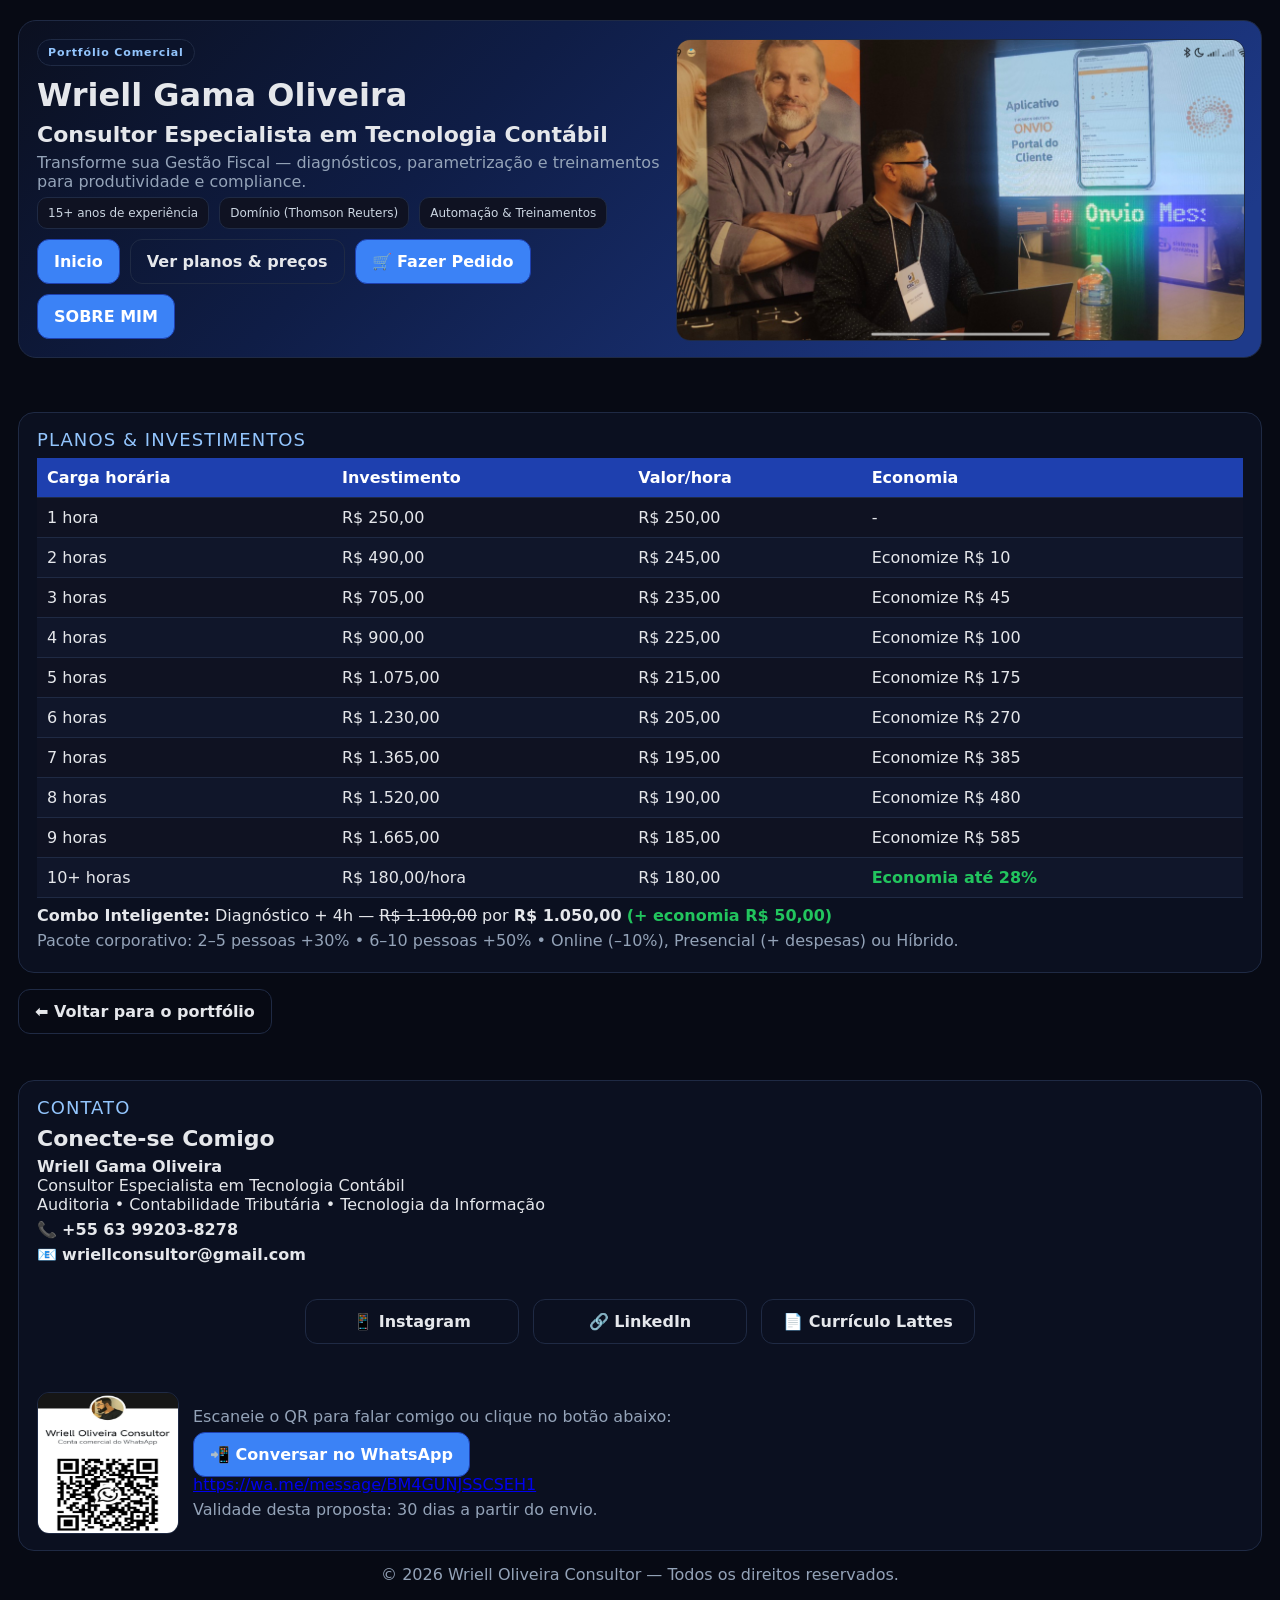
==== planos.html @ 0820fe34 "Atualiza links oficiais e padroniza WhatsApp" ====
<!doctype html>
<html lang="pt-br">
<head>
<meta charset="utf-8">
<title>Portfólio Comercial — Wriell Gama Oliveira</title>
<meta name="viewport" content="width=device-width, initial-scale=1">
<style>
  /* ===== Paleta ===== */
  :root{
    --bg:#070a14;        /* fundo geral */
    --card:#0b1020;      /* cartões */
    --ink:#e5e7eb;       /* texto principal */
    --muted:#94a3b8;     /* texto suave */
    --brand:#3b82f6;     /* azul */
    --brand-2:#1e40af;   /* azul profundo */
    --accent:#22c55e;    /* verde */
    --line:#1f2a44;      /* bordas */
  }

  html,body{
    background: var(--bg);
    color: var(--ink);
    font-family: Inter, system-ui, -apple-system, "Segoe UI", Roboto, Arial, sans-serif;
    margin: 0;
  }
  .canvas{
    width: 100%;
    padding: 20px 18px;
    box-sizing: border-box;
  }
  .grid{
    display: grid;
    gap: 14px;
  }
  .grid-2{
    grid-template-columns: 1.2fr 1fr;
  }
  .card{
    background: var(--card);
    border: 1px solid var(--line);
    border-radius: 16px;
    padding: 16px 18px;
    margin-bottom: 14px;
  }
  .tag{
    display: inline-block;
    font-weight: 700;
    font-size: 11px;
    letter-spacing: .08em;
    color: #93c5fd;
    background: #0b132a;
    border: 1px solid var(--line);
    padding: 6px 10px;
    border-radius: 999px;
  }
  h1{font-size: 32px; margin: 10px 0 6px 0;}
  h2{font-size: 22px; margin: 8px 0 6px 0;}
  h3{font-size: 16px; margin: 6px 0 6px 0;}
  p{margin: 6px 0;}
  .muted{color: var(--muted)}
  .hero{
    display: grid;
    grid-template-columns: 1.1fr 1fr;
    gap: 16px;
    background: linear-gradient(135deg,#0b1020,#0f1d46 35%,#1e3a8a 90%);
    border: 1px solid var(--line);
    border-radius: 18px;
    padding: 18px;
  }
  .hero img{
    width: 100%;
    height: 100%;
    display: block;
    object-fit: cover;
    border-radius: 14px;
    border: 1px solid var(--line);
  }
  .list{margin: 8px 0 0 0; padding-left: 16px}
  .list li{margin: 6px 0}
  .pill{
    display:inline-block;border:1px solid var(--line);border-radius:999px;
    padding:10px 14px;background:#0b132a;color:#93c5fd;font-weight:700
  }
  .cta-row{
    display:flex;gap:10px;flex-wrap:wrap;margin-top:10px
  }
  .btn{
    display:inline-block;text-decoration:none;font-weight:700;border-radius:12px;
    padding:12px 16px;border:1px solid var(--line)
  }
  .btn-primary{background:var(--brand);color:#fff;border-color:var(--brand-2)}
  .btn-outline{background:transparent;color:var(--ink)}
  .kpi{
    display:flex;gap:10px;flex-wrap:wrap;margin-top:6px
  }
  .kpi .chip{
    border:1px solid var(--line);background:#0f1222;color:#cbd5e1;border-radius:10px;
    padding:8px 10px;font-size:12px
  }
  .photo{
    width:100%;height:100%;display:block;object-fit:cover;border-radius:14px;border:1px solid var(--line)
  }

  /* Tabela de preços */
  .table-wrap{overflow-x:auto;-webkit-overflow-scrolling:touch;margin-top:8px}
  table{border-collapse:collapse;width:100%;min-width:780px}
  thead th{
    background: var(--brand-2); color:#fff; text-align:left; padding:10px;
    border-bottom:1px solid var(--line)
  }
  tbody td{
    padding:10px;border-bottom:1px solid var(--line);background:#0f1222;color:var(--ink)
  }
  tbody tr:nth-child(even) td{background:#10162a}
  .ok{color:#22c55e;font-weight:700}
  .qr{
    display:flex;align-items:center;gap:14px;flex-wrap:wrap
  }
  .qr img{
    width:140px;height:140px;display:block;border-radius:12px;border:1px solid var(--line);background:#fff
  }
  .center{text-align:center}
  .right{text-align:right}
  .page-title{font-size:18px;margin:0 0 8px 0;color:#93c5fd;letter-spacing:.06em}
  
  /* Estilos para o vídeo */
  .video-container {
    position: relative;
    width: 100%;
    height: 100%;
    border-radius: 14px;
    overflow: hidden;
    border: 1px solid var(--line);
  }
  .video-container video {
    width: 100%;
    height: 100%;
    object-fit: cover;
    display: block;
  }
</style>
</head>
<body>
<!-- =================== PÁGINA 1 — CAPA =================== -->
<section class="canvas page">
  <div class="hero">
    <div>
      <span class="tag">Portfólio Comercial</span>
      <h1>Wriell Gama Oliveira</h1>
      <h2>Consultor Especialista em Tecnologia Contábil</h2>
      <p class="muted">Transforme sua Gestão Fiscal — diagnósticos, parametrização e treinamentos para produtividade e compliance.</p>
      <div class="kpi">
        <span class="chip">15+ anos de experiência</span>
        <span class="chip">Domínio (Thomson Reuters)</span>
        <span class="chip">Automação & Treinamentos</span>
      </div>
      <div class="cta-row">
        <a class="btn btn-primary" href="index.html">Inicio</a>
        <a class="btn btn-outline" href="planos.html">Ver planos & preços</a>
        <a class="btn btn-primary"  href="https://wa.me/message/BM4GUNJSSCSEH1" target="_blank"   rel="noopener">  🛒 Fazer Pedido</a>
        <a class="btn btn-primary" href="SOBRE.html">SOBRE MIM</a>
      </div>
    </div>
    <div>
      <!-- Foto do evento no CRC -->
      <img class="photo" src="Imagens/FOTO-CRC.jpg" alt="Wriell no evento do CRC" loading="lazy">
    </div>
  </div>
</section>
<section class="canvas" id="planos">
    <div class="card" style="margin-top:14px">
    <span class="page-title">PLANOS & INVESTIMENTOS</span>
    <div class="table-wrap">
      <table aria-label="Tabela de preços">
        <thead>
          <tr>
            <th>Carga horária</th><th>Investimento</th><th>Valor/hora</th><th>Economia</th>
          </tr>
        </thead>
        <tbody>
          <tr><td>1 hora</td><td>R$ 250,00</td><td>R$ 250,00</td><td>-</td></tr>
          <tr><td>2 horas</td><td>R$ 490,00</td><td>R$ 245,00</td><td>Economize R$ 10</td></tr>
          <tr><td>3 horas</td><td>R$ 705,00</td><td>R$ 235,00</td><td>Economize R$ 45</td></tr>
          <tr><td>4 horas</td><td>R$ 900,00</td><td>R$ 225,00</td><td>Economize R$ 100</td></tr>
          <tr><td>5 horas</td><td>R$ 1.075,00</td><td>R$ 215,00</td><td>Economize R$ 175</td></tr>
          <tr><td>6 horas</td><td>R$ 1.230,00</td><td>R$ 205,00</td><td>Economize R$ 270</td></tr>
          <tr><td>7 horas</td><td>R$ 1.365,00</td><td>R$ 195,00</td><td>Economize R$ 385</td></tr>
          <tr><td>8 horas</td><td>R$ 1.520,00</td><td>R$ 190,00</td><td>Economize R$ 480</td></tr>
          <tr><td>9 horas</td><td>R$ 1.665,00</td><td>R$ 185,00</td><td>Economize R$ 585</td></tr>
          <tr><td>10+ horas</td><td>R$ 180,00/hora</td><td>R$ 180,00</td><td class="ok">Economia até 28%</td></tr>
        </tbody>
      </table>
    </div>
    <p style="margin-top:8px"><strong>Combo Inteligente:</strong> Diagnóstico + 4h — <s>R$ 1.100,00</s> por <strong>R$ 1.050,00</strong> <span class="ok">(+ economia R$ 50,00)</span></p>
    <p class="muted">Pacote corporativo: 2–5 pessoas +30% • 6–10 pessoas +50% • Online (–10%), Presencial (+ despesas) ou Híbrido.</p>
  </div>
    <p style="margin-top:16px">
      <a class="btn btn-outline" href="index.html">⬅ Voltar para o portfólio</a>
    </p>
  </div>
</section>
<!-- =================== SEÇÃO 4 — CONTATO =================== -->
<section class="canvas page">
  <div class="card no-break">
    <span class="page-title">CONTATO</span>
    <h2>Conecte-se Comigo</h2>
    <p><strong>Wriell Gama Oliveira</strong><br>
    Consultor Especialista em Tecnologia Contábil<br>
    Auditoria • Contabilidade Tributária • Tecnologia da Informação</p>
    <p>📞 <strong>+55 63 99203-8278</strong></p>
    <p>📧 <strong>wriellconsultor@gmail.com</strong></p>
    <br>
    <!-- LINKS LADO A LADO -->
    <div style="
      display: flex;
      gap: 14px;
      flex-wrap: wrap;
      justify-content: center;
      margin-top: 10px;
    ">
      <!-- Instagram -->
      <a href="https://www.instagram.com/wrielloliveira/" 
         target="_blank" 
         rel="noopener" 
         class="btn btn-outline"
         style="min-width: 180px; text-align:center;">
        📱 Instagram
      </a>
      <!-- LinkedIn -->
      <a href="https://www.linkedin.com/in/wrielloliveira/" 
         target="_blank" 
         rel="noopener" 
         class="btn btn-outline"
         style="min-width: 180px; text-align:center;">
        🔗 LinkedIn
      </a>
      <!-- Currículo Lattes -->
      <a href="https://buscatextual.cnpq.br/buscatextual/busca.do?metodo=buscar&textoBusca=Wriell+Gama+Oliveira" 
         target="_blank" 
         rel="noopener" 
         class="btn btn-outline"
         style="min-width: 180px; text-align:center;">
        📄 Currículo Lattes
      </a>
    </div>
    <br><br>
    <!-- QR + AÇÃO -->
    <div class="qr" style="margin-top:10px">
      <img src="Imagens/QR-WHATSAPP.jpg" alt="QR WhatsApp" loading="lazy">
      <div>
        <p class="muted">Escaneie o QR para falar comigo ou clique no botão abaixo:</p>
        <p>
          <a class="btn btn-primary" 
             href="https://wa.me/message/BM4GUNJSSCSEH1"
             target="_blank" 
             rel="noopener">📲 Conversar no WhatsApp</a>
        </p>
        <p style="margin-top:-8px;">
          <a href="https://wa.me/message/BM4GUNJSSCSEH1" 
             target="_blank" 
             rel="noopener">https://wa.me/message/BM4GUNJSSCSEH1</a>
        </p>
        <p class="muted" style="margin-top:6px;">
          Validade desta proposta: 30 dias a partir do envio.
        </p>
      </div>
    </div>
  </div>
  <p class="center muted" style="margin-top:12px;">
    © <script>document.write(new Date().getFullYear())</script> Wriell Oliveira Consultor — Todos os direitos reservados.
  </p>
</section>
</body>
</html>
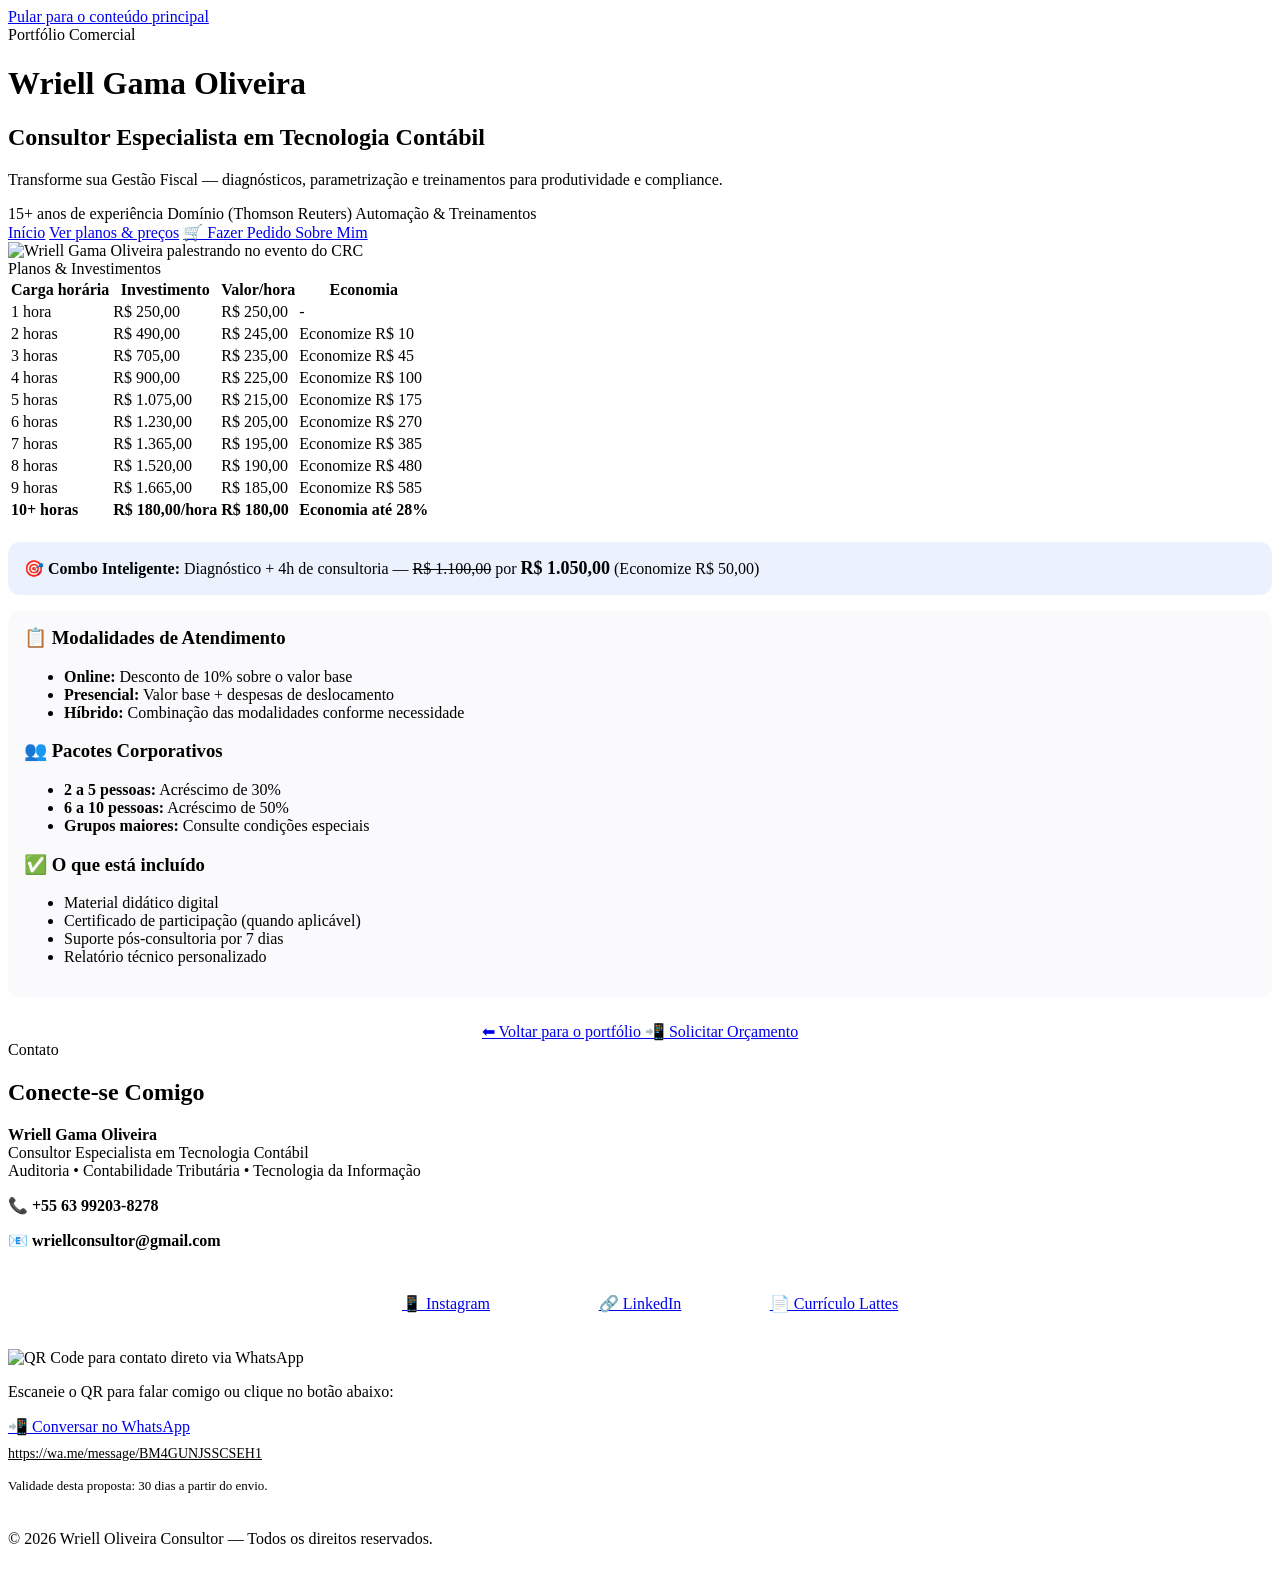
==== commit 3027067b: "Add files via upload" ====
--- a/planos.html
+++ b/planos.html
@@ -1,274 +1,331 @@
-<!doctype html>
-<html lang="pt-br">
+<!DOCTYPE html>
+<html lang="pt-BR">
 <head>
-<meta charset="utf-8">
-<title>Portfólio Comercial — Wriell Gama Oliveira</title>
-<meta name="viewport" content="width=device-width, initial-scale=1">
-<style>
-  /* ===== Paleta ===== */
-  :root{
-    --bg:#070a14;        /* fundo geral */
-    --card:#0b1020;      /* cartões */
-    --ink:#e5e7eb;       /* texto principal */
-    --muted:#94a3b8;     /* texto suave */
-    --brand:#3b82f6;     /* azul */
-    --brand-2:#1e40af;   /* azul profundo */
-    --accent:#22c55e;    /* verde */
-    --line:#1f2a44;      /* bordas */
+  <!-- Meta Tags Essenciais -->
+  <meta charset="UTF-8">
+  <meta name="viewport" content="width=device-width, initial-scale=1.0">
+  <meta http-equiv="X-UA-Compatible" content="IE=edge">
+  
+  <!-- SEO Meta Tags -->
+  <title>Planos e Preços | Consultoria Contábil Wriell Oliveira</title>
+  <meta name="description" content="Confira os planos de consultoria e treinamento em Domínio Sistemas. Valores de R$ 180 a R$ 250 por hora com economia em pacotes. Diagnóstico + 4h por R$ 1.050. Modalidades online, presencial e híbrida.">
+  <meta name="keywords" content="preços consultoria contábil, planos domínio sistemas, valor treinamento contábil, investimento consultoria fiscal, orçamento parametrização">
+  <meta name="author" content="Wriell Gama Oliveira">
+  <meta name="robots" content="index, follow">
+  <link rel="canonical" href="https://wrielloliveira.github.io/planos.html">
+  
+  <!-- Open Graph / Facebook -->
+  <meta property="og:type" content="website">
+  <meta property="og:url" content="https://wrielloliveira.github.io/planos.html">
+  <meta property="og:title" content="Planos e Preços | Consultoria Domínio Sistemas">
+  <meta property="og:description" content="Planos de consultoria a partir de R$ 180/hora. Pacotes com economia de até 28%. Diagnóstico + treinamento com desconto especial.">
+  <meta property="og:image" content="imagens/FOTO-CRC.jpg">
+  
+  <!-- Twitter Card -->
+  <meta name="twitter:card" content="summary_large_image">
+  <meta name="twitter:title" content="Planos e Preços - Consultoria Contábil">
+  <meta name="twitter:description" content="Planos flexíveis de consultoria em Domínio Sistemas">
+  
+  <!-- Preconnect -->
+  <link rel="preconnect" href="https://fonts.googleapis.com">
+  <link rel="preconnect" href="https://fonts.gstatic.com" crossorigin>
+  
+  <!-- Stylesheet -->
+  <link rel="stylesheet" href="css/style.css">
+  
+  <!-- JSON-LD Structured Data -->
+  <script type="application/ld+json">
+  {
+    "@context": "https://schema.org",
+    "@type": "Service",
+    "serviceType": "Consultoria em Tecnologia Contábil",
+    "provider": {
+      "@type": "Person",
+      "name": "Wriell Gama Oliveira"
+    },
+    "offers": [
+      {
+        "@type": "Offer",
+        "name": "Consultoria por Hora",
+        "price": "250.00",
+        "priceCurrency": "BRL",
+        "availability": "https://schema.org/InStock"
+      },
+      {
+        "@type": "Offer",
+        "name": "Pacote 10+ horas",
+        "price": "180.00",
+        "priceCurrency": "BRL",
+        "priceSpecification": {
+          "@type": "UnitPriceSpecification",
+          "price": "180.00",
+          "priceCurrency": "BRL",
+          "unitText": "hora"
+        }
+      },
+      {
+        "@type": "Offer",
+        "name": "Combo Inteligente - Diagnóstico + 4h",
+        "price": "1050.00",
+        "priceCurrency": "BRL"
+      }
+    ]
   }
-
-  html,body{
-    background: var(--bg);
-    color: var(--ink);
-    font-family: Inter, system-ui, -apple-system, "Segoe UI", Roboto, Arial, sans-serif;
-    margin: 0;
-  }
-  .canvas{
-    width: 100%;
-    padding: 20px 18px;
-    box-sizing: border-box;
-  }
-  .grid{
-    display: grid;
-    gap: 14px;
-  }
-  .grid-2{
-    grid-template-columns: 1.2fr 1fr;
-  }
-  .card{
-    background: var(--card);
-    border: 1px solid var(--line);
-    border-radius: 16px;
-    padding: 16px 18px;
-    margin-bottom: 14px;
-  }
-  .tag{
-    display: inline-block;
-    font-weight: 700;
-    font-size: 11px;
-    letter-spacing: .08em;
-    color: #93c5fd;
-    background: #0b132a;
-    border: 1px solid var(--line);
-    padding: 6px 10px;
-    border-radius: 999px;
-  }
-  h1{font-size: 32px; margin: 10px 0 6px 0;}
-  h2{font-size: 22px; margin: 8px 0 6px 0;}
-  h3{font-size: 16px; margin: 6px 0 6px 0;}
-  p{margin: 6px 0;}
-  .muted{color: var(--muted)}
-  .hero{
-    display: grid;
-    grid-template-columns: 1.1fr 1fr;
-    gap: 16px;
-    background: linear-gradient(135deg,#0b1020,#0f1d46 35%,#1e3a8a 90%);
-    border: 1px solid var(--line);
-    border-radius: 18px;
-    padding: 18px;
-  }
-  .hero img{
-    width: 100%;
-    height: 100%;
-    display: block;
-    object-fit: cover;
-    border-radius: 14px;
-    border: 1px solid var(--line);
-  }
-  .list{margin: 8px 0 0 0; padding-left: 16px}
-  .list li{margin: 6px 0}
-  .pill{
-    display:inline-block;border:1px solid var(--line);border-radius:999px;
-    padding:10px 14px;background:#0b132a;color:#93c5fd;font-weight:700
-  }
-  .cta-row{
-    display:flex;gap:10px;flex-wrap:wrap;margin-top:10px
-  }
-  .btn{
-    display:inline-block;text-decoration:none;font-weight:700;border-radius:12px;
-    padding:12px 16px;border:1px solid var(--line)
-  }
-  .btn-primary{background:var(--brand);color:#fff;border-color:var(--brand-2)}
-  .btn-outline{background:transparent;color:var(--ink)}
-  .kpi{
-    display:flex;gap:10px;flex-wrap:wrap;margin-top:6px
-  }
-  .kpi .chip{
-    border:1px solid var(--line);background:#0f1222;color:#cbd5e1;border-radius:10px;
-    padding:8px 10px;font-size:12px
-  }
-  .photo{
-    width:100%;height:100%;display:block;object-fit:cover;border-radius:14px;border:1px solid var(--line)
-  }
-
-  /* Tabela de preços */
-  .table-wrap{overflow-x:auto;-webkit-overflow-scrolling:touch;margin-top:8px}
-  table{border-collapse:collapse;width:100%;min-width:780px}
-  thead th{
-    background: var(--brand-2); color:#fff; text-align:left; padding:10px;
-    border-bottom:1px solid var(--line)
-  }
-  tbody td{
-    padding:10px;border-bottom:1px solid var(--line);background:#0f1222;color:var(--ink)
-  }
-  tbody tr:nth-child(even) td{background:#10162a}
-  .ok{color:#22c55e;font-weight:700}
-  .qr{
-    display:flex;align-items:center;gap:14px;flex-wrap:wrap
-  }
-  .qr img{
-    width:140px;height:140px;display:block;border-radius:12px;border:1px solid var(--line);background:#fff
-  }
-  .center{text-align:center}
-  .right{text-align:right}
-  .page-title{font-size:18px;margin:0 0 8px 0;color:#93c5fd;letter-spacing:.06em}
-  
-  /* Estilos para o vídeo */
-  .video-container {
-    position: relative;
-    width: 100%;
-    height: 100%;
-    border-radius: 14px;
-    overflow: hidden;
-    border: 1px solid var(--line);
-  }
-  .video-container video {
-    width: 100%;
-    height: 100%;
-    object-fit: cover;
-    display: block;
-  }
-</style>
+  </script>
 </head>
 <body>
-<!-- =================== PÁGINA 1 — CAPA =================== -->
-<section class="canvas page">
-  <div class="hero">
-    <div>
-      <span class="tag">Portfólio Comercial</span>
-      <h1>Wriell Gama Oliveira</h1>
-      <h2>Consultor Especialista em Tecnologia Contábil</h2>
-      <p class="muted">Transforme sua Gestão Fiscal — diagnósticos, parametrização e treinamentos para produtividade e compliance.</p>
-      <div class="kpi">
-        <span class="chip">15+ anos de experiência</span>
-        <span class="chip">Domínio (Thomson Reuters)</span>
-        <span class="chip">Automação & Treinamentos</span>
-      </div>
-      <div class="cta-row">
-        <a class="btn btn-primary" href="index.html">Inicio</a>
-        <a class="btn btn-outline" href="planos.html">Ver planos & preços</a>
-        <a class="btn btn-primary"  href="https://wa.me/message/BM4GUNJSSCSEH1" target="_blank"   rel="noopener">  🛒 Fazer Pedido</a>
-        <a class="btn btn-primary" href="SOBRE.html">SOBRE MIM</a>
+  <!-- Skip to main content -->
+  <a href="#main-content" class="skip-to-content">Pular para o conteúdo principal</a>
+  
+  <!-- ==== SEÇÃO HERO ==== -->
+  <header class="canvas">
+    <div class="hero">
+      <div>
+        <span class="tag" role="text">Portfólio Comercial</span>
+        <h1>Wriell Gama Oliveira</h1>
+        <h2>Consultor Especialista em Tecnologia Contábil</h2>
+        <p class="muted">Transforme sua Gestão Fiscal — diagnósticos, parametrização e treinamentos para produtividade e compliance.</p>
+        
+        <div class="kpi" role="list" aria-label="Destaques profissionais">
+          <span class="chip" role="listitem">15+ anos de experiência</span>
+          <span class="chip" role="listitem">Domínio (Thomson Reuters)</span>
+          <span class="chip" role="listitem">Automação & Treinamentos</span>
+        </div>
+        
+        <nav class="cta-row" aria-label="Navegação principal">
+          <a class="btn btn-primary" href="index.html">Início</a>
+          <a class="btn btn-outline" href="planos.html" aria-current="page">Ver planos & preços</a>
+          <a class="btn btn-primary" href="https://wa.me/p/4003975136338132/556392038278" 
+             target="_blank" rel="noopener noreferrer" aria-label="Fazer pedido pelo WhatsApp">
+            🛒 Fazer Pedido
+          </a>
+          <a class="btn btn-primary" href="SOBRE.html">Sobre Mim</a>
+        </nav>
+      </div>
+      
+      <div>
+        <img class="photo" src="imagens/FOTO-CRC.jpg" 
+             alt="Wriell Gama Oliveira palestrando no evento do CRC" 
+             loading="eager" width="600" height="400">
       </div>
     </div>
-    <div>
-      <!-- Foto do evento no CRC -->
-      <img class="photo" src="Imagens/FOTO-CRC.jpg" alt="Wriell no evento do CRC" loading="lazy">
-    </div>
-  </div>
-</section>
-<section class="canvas" id="planos">
-    <div class="card" style="margin-top:14px">
-    <span class="page-title">PLANOS & INVESTIMENTOS</span>
-    <div class="table-wrap">
-      <table aria-label="Tabela de preços">
-        <thead>
-          <tr>
-            <th>Carga horária</th><th>Investimento</th><th>Valor/hora</th><th>Economia</th>
-          </tr>
-        </thead>
-        <tbody>
-          <tr><td>1 hora</td><td>R$ 250,00</td><td>R$ 250,00</td><td>-</td></tr>
-          <tr><td>2 horas</td><td>R$ 490,00</td><td>R$ 245,00</td><td>Economize R$ 10</td></tr>
-          <tr><td>3 horas</td><td>R$ 705,00</td><td>R$ 235,00</td><td>Economize R$ 45</td></tr>
-          <tr><td>4 horas</td><td>R$ 900,00</td><td>R$ 225,00</td><td>Economize R$ 100</td></tr>
-          <tr><td>5 horas</td><td>R$ 1.075,00</td><td>R$ 215,00</td><td>Economize R$ 175</td></tr>
-          <tr><td>6 horas</td><td>R$ 1.230,00</td><td>R$ 205,00</td><td>Economize R$ 270</td></tr>
-          <tr><td>7 horas</td><td>R$ 1.365,00</td><td>R$ 195,00</td><td>Economize R$ 385</td></tr>
-          <tr><td>8 horas</td><td>R$ 1.520,00</td><td>R$ 190,00</td><td>Economize R$ 480</td></tr>
-          <tr><td>9 horas</td><td>R$ 1.665,00</td><td>R$ 185,00</td><td>Economize R$ 585</td></tr>
-          <tr><td>10+ horas</td><td>R$ 180,00/hora</td><td>R$ 180,00</td><td class="ok">Economia até 28%</td></tr>
-        </tbody>
-      </table>
-    </div>
-    <p style="margin-top:8px"><strong>Combo Inteligente:</strong> Diagnóstico + 4h — <s>R$ 1.100,00</s> por <strong>R$ 1.050,00</strong> <span class="ok">(+ economia R$ 50,00)</span></p>
-    <p class="muted">Pacote corporativo: 2–5 pessoas +30% • 6–10 pessoas +50% • Online (–10%), Presencial (+ despesas) ou Híbrido.</p>
-  </div>
-    <p style="margin-top:16px">
-      <a class="btn btn-outline" href="index.html">⬅ Voltar para o portfólio</a>
-    </p>
-  </div>
-</section>
-<!-- =================== SEÇÃO 4 — CONTATO =================== -->
-<section class="canvas page">
-  <div class="card no-break">
-    <span class="page-title">CONTATO</span>
-    <h2>Conecte-se Comigo</h2>
-    <p><strong>Wriell Gama Oliveira</strong><br>
-    Consultor Especialista em Tecnologia Contábil<br>
-    Auditoria • Contabilidade Tributária • Tecnologia da Informação</p>
-    <p>📞 <strong>+55 63 99203-8278</strong></p>
-    <p>📧 <strong>wriellconsultor@gmail.com</strong></p>
-    <br>
-    <!-- LINKS LADO A LADO -->
-    <div style="
-      display: flex;
-      gap: 14px;
-      flex-wrap: wrap;
-      justify-content: center;
-      margin-top: 10px;
-    ">
-      <!-- Instagram -->
-      <a href="https://www.instagram.com/wrielloliveira/" 
-         target="_blank" 
-         rel="noopener" 
-         class="btn btn-outline"
-         style="min-width: 180px; text-align:center;">
-        📱 Instagram
-      </a>
-      <!-- LinkedIn -->
-      <a href="https://www.linkedin.com/in/wrielloliveira/" 
-         target="_blank" 
-         rel="noopener" 
-         class="btn btn-outline"
-         style="min-width: 180px; text-align:center;">
-        🔗 LinkedIn
-      </a>
-      <!-- Currículo Lattes -->
-      <a href="https://buscatextual.cnpq.br/buscatextual/busca.do?metodo=buscar&textoBusca=Wriell+Gama+Oliveira" 
-         target="_blank" 
-         rel="noopener" 
-         class="btn btn-outline"
-         style="min-width: 180px; text-align:center;">
-        📄 Currículo Lattes
-      </a>
-    </div>
-    <br><br>
-    <!-- QR + AÇÃO -->
-    <div class="qr" style="margin-top:10px">
-      <img src="Imagens/QR-WHATSAPP.jpg" alt="QR WhatsApp" loading="lazy">
-      <div>
-        <p class="muted">Escaneie o QR para falar comigo ou clique no botão abaixo:</p>
-        <p>
-          <a class="btn btn-primary" 
-             href="https://wa.me/message/BM4GUNJSSCSEH1"
-             target="_blank" 
-             rel="noopener">📲 Conversar no WhatsApp</a>
+  </header>
+  
+  <!-- ==== SEÇÃO PLANOS & PREÇOS ==== -->
+  <main id="main-content" class="canvas" role="main">
+    <article class="card" aria-labelledby="planos-title">
+      <span class="page-title" id="planos-title">Planos & Investimentos</span>
+      
+      <div class="table-wrap">
+        <table aria-label="Tabela de preços e planos de consultoria">
+          <thead>
+            <tr>
+              <th scope="col">Carga horária</th>
+              <th scope="col">Investimento</th>
+              <th scope="col">Valor/hora</th>
+              <th scope="col">Economia</th>
+            </tr>
+          </thead>
+          <tbody>
+            <tr>
+              <td>1 hora</td>
+              <td>R$ 250,00</td>
+              <td>R$ 250,00</td>
+              <td>-</td>
+            </tr>
+            <tr>
+              <td>2 horas</td>
+              <td>R$ 490,00</td>
+              <td>R$ 245,00</td>
+              <td>Economize R$ 10</td>
+            </tr>
+            <tr>
+              <td>3 horas</td>
+              <td>R$ 705,00</td>
+              <td>R$ 235,00</td>
+              <td>Economize R$ 45</td>
+            </tr>
+            <tr>
+              <td>4 horas</td>
+              <td>R$ 900,00</td>
+              <td>R$ 225,00</td>
+              <td>Economize R$ 100</td>
+            </tr>
+            <tr>
+              <td>5 horas</td>
+              <td>R$ 1.075,00</td>
+              <td>R$ 215,00</td>
+              <td>Economize R$ 175</td>
+            </tr>
+            <tr>
+              <td>6 horas</td>
+              <td>R$ 1.230,00</td>
+              <td>R$ 205,00</td>
+              <td>Economize R$ 270</td>
+            </tr>
+            <tr>
+              <td>7 horas</td>
+              <td>R$ 1.365,00</td>
+              <td>R$ 195,00</td>
+              <td>Economize R$ 385</td>
+            </tr>
+            <tr>
+              <td>8 horas</td>
+              <td>R$ 1.520,00</td>
+              <td>R$ 190,00</td>
+              <td>Economize R$ 480</td>
+            </tr>
+            <tr>
+              <td>9 horas</td>
+              <td>R$ 1.665,00</td>
+              <td>R$ 185,00</td>
+              <td>Economize R$ 585</td>
+            </tr>
+            <tr>
+              <td><strong>10+ horas</strong></td>
+              <td><strong>R$ 180,00/hora</strong></td>
+              <td><strong>R$ 180,00</strong></td>
+              <td class="ok"><strong>Economia até 28%</strong></td>
+            </tr>
+          </tbody>
+        </table>
+      </div>
+      
+      <!-- OFERTA ESPECIAL -->
+      <div style="background: rgba(59, 130, 246, 0.1); border: 1px solid var(--brand); border-radius: 12px; padding: 16px; margin-top: 20px;">
+        <p style="margin: 0;">
+          <strong>🎯 Combo Inteligente:</strong> Diagnóstico + 4h de consultoria — 
+          <s style="color: var(--muted);">R$ 1.100,00</s> por 
+          <strong style="color: var(--accent); font-size: 18px;">R$ 1.050,00</strong> 
+          <span class="ok">(Economize R$ 50,00)</span>
         </p>
-        <p style="margin-top:-8px;">
-          <a href="https://wa.me/message/BM4GUNJSSCSEH1" 
-             target="_blank" 
-             rel="noopener">https://wa.me/message/BM4GUNJSSCSEH1</a>
-        </p>
-        <p class="muted" style="margin-top:6px;">
-          Validade desta proposta: 30 dias a partir do envio.
-        </p>
-      </div>
-    </div>
-  </div>
-  <p class="center muted" style="margin-top:12px;">
-    © <script>document.write(new Date().getFullYear())</script> Wriell Oliveira Consultor — Todos os direitos reservados.
-  </p>
-</section>
+      </div>
+      
+      <!-- INFORMAÇÕES ADICIONAIS -->
+      <div style="margin-top: 16px; padding: 16px; background: rgba(148, 163, 184, 0.05); border-radius: 12px;">
+        <h3 style="margin-top: 0;">📋 Modalidades de Atendimento</h3>
+        <ul class="list">
+          <li><strong>Online:</strong> Desconto de 10% sobre o valor base</li>
+          <li><strong>Presencial:</strong> Valor base + despesas de deslocamento</li>
+          <li><strong>Híbrido:</strong> Combinação das modalidades conforme necessidade</li>
+        </ul>
+        
+        <h3>👥 Pacotes Corporativos</h3>
+        <ul class="list">
+          <li><strong>2 a 5 pessoas:</strong> Acréscimo de 30%</li>
+          <li><strong>6 a 10 pessoas:</strong> Acréscimo de 50%</li>
+          <li><strong>Grupos maiores:</strong> Consulte condições especiais</li>
+        </ul>
+        
+        <h3>✅ O que está incluído</h3>
+        <ul class="list">
+          <li>Material didático digital</li>
+          <li>Certificado de participação (quando aplicável)</li>
+          <li>Suporte pós-consultoria por 7 dias</li>
+          <li>Relatório técnico personalizado</li>
+        </ul>
+      </div>
+      
+      <!-- BOTÃO DE RETORNO -->
+      <div style="margin-top: 24px; text-align: center;">
+        <a class="btn btn-outline" href="index.html" style="min-width: 200px;">
+          ⬅ Voltar para o portfólio
+        </a>
+        <a class="btn btn-primary" href="https://wa.me/message/BM4GUNJSSCSEH1" 
+           target="_blank" rel="noopener noreferrer" style="min-width: 200px;">
+          📲 Solicitar Orçamento
+        </a>
+      </div>
+    </article>
+  </main>
+  
+  <!-- ==== SEÇÃO CONTATO ==== -->
+  <section class="canvas" aria-labelledby="contato-title">
+    <article class="card">
+      <span class="page-title" id="contato-title">Contato</span>
+      <h2>Conecte-se Comigo</h2>
+      
+      <address style="font-style: normal;">
+        <p><strong>Wriell Gama Oliveira</strong><br>
+        Consultor Especialista em Tecnologia Contábil<br>
+        Auditoria • Contabilidade Tributária • Tecnologia da Informação</p>
+        
+        <p>📞 <strong><a href="tel:+556392038278" style="color: var(--ink); text-decoration: none;">+55 63 99203-8278</a></strong></p>
+        <p>📧 <strong><a href="mailto:wriellconsultor@gmail.com" style="color: var(--ink); text-decoration: none;">wriellconsultor@gmail.com</a></strong></p>
+      </address>
+      
+      <br>
+      
+      <!-- REDES SOCIAIS -->
+      <nav aria-label="Redes sociais" style="display: flex; gap: 14px; flex-wrap: wrap; justify-content: center; margin-top: 10px;">
+        <a href="https://www.instagram.com/wrielloliveira/" 
+           target="_blank" rel="noopener noreferrer" 
+           class="btn btn-outline"
+           style="min-width: 180px; text-align:center;"
+           aria-label="Visite meu perfil no Instagram">
+          📱 Instagram
+        </a>
+        
+        <a href="https://linkedin.com/in/wriell-oliveira" 
+           target="_blank" rel="noopener noreferrer" 
+           class="btn btn-outline"
+           style="min-width: 180px; text-align:center;"
+           aria-label="Visite meu perfil no LinkedIn">
+          🔗 LinkedIn
+        </a>
+        
+        <a href="http://lattes.cnpq.br/" 
+           target="_blank" rel="noopener noreferrer" 
+           class="btn btn-outline"
+           style="min-width: 180px; text-align:center;"
+           aria-label="Acesse meu Currículo Lattes">
+          📄 Currículo Lattes
+        </a>
+      </nav>
+      
+      <br><br>
+      
+      <!-- QR CODE WHATSAPP -->
+      <div class="qr">
+        <img src="imagens/QR-WHATSAPP.jpg" alt="QR Code para contato direto via WhatsApp" 
+             loading="lazy" width="160" height="160">
+        
+        <div>
+          <p class="muted">Escaneie o QR para falar comigo ou clique no botão abaixo:</p>
+          
+          <p>
+            <a class="btn btn-primary" 
+               href="https://wa.me/message/BM4GUNJSSCSEH1"
+               target="_blank" rel="noopener noreferrer"
+               aria-label="Iniciar conversa no WhatsApp">
+              📲 Conversar no WhatsApp
+            </a>
+          </p>
+          
+          <p style="margin-top:-8px;">
+            <a href="https://wa.me/message/BM4GUNJSSCSEH1" 
+               target="_blank" rel="noopener noreferrer"
+               style="color: var(--muted); font-size: 14px;">
+              https://wa.me/message/BM4GUNJSSCSEH1
+            </a>
+          </p>
+          
+          <p class="muted" style="margin-top:6px; font-size: 13px;">
+            Validade desta proposta: 30 dias a partir do envio.
+          </p>
+        </div>
+      </div>
+    </article>
+    
+    <!-- FOOTER -->
+    <footer class="center muted" style="margin-top:16px; padding: 20px 0; border-top: 1px solid var(--line);" role="contentinfo">
+      <p style="margin: 0;">
+        © <span class="current-year">2026</span> Wriell Oliveira Consultor — Todos os direitos reservados.
+      </p>
+    </footer>
+  </section>
+  
+  <!-- JavaScript -->
+  <script src="js/main.js" defer></script>
 </body>
 </html>
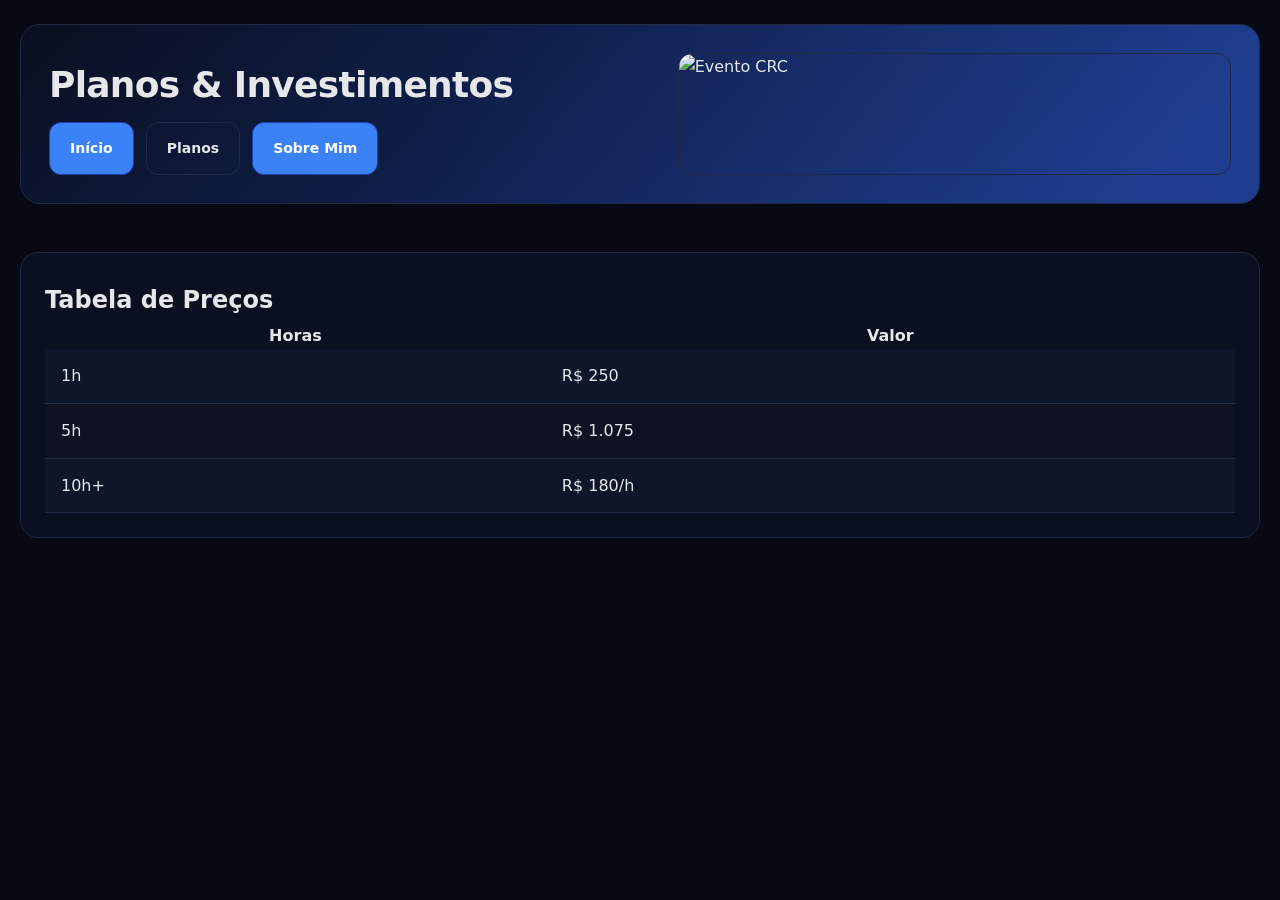
==== commit 3fbe053a: "Refactor planos.html with updated metadata and structure" ====
--- a/planos.html
+++ b/planos.html
@@ -1,331 +1,50 @@
 <!DOCTYPE html>
 <html lang="pt-BR">
 <head>
-  <!-- Meta Tags Essenciais -->
-  <meta charset="UTF-8">
-  <meta name="viewport" content="width=device-width, initial-scale=1.0">
-  <meta http-equiv="X-UA-Compatible" content="IE=edge">
-  
-  <!-- SEO Meta Tags -->
-  <title>Planos e Preços | Consultoria Contábil Wriell Oliveira</title>
-  <meta name="description" content="Confira os planos de consultoria e treinamento em Domínio Sistemas. Valores de R$ 180 a R$ 250 por hora com economia em pacotes. Diagnóstico + 4h por R$ 1.050. Modalidades online, presencial e híbrida.">
-  <meta name="keywords" content="preços consultoria contábil, planos domínio sistemas, valor treinamento contábil, investimento consultoria fiscal, orçamento parametrização">
-  <meta name="author" content="Wriell Gama Oliveira">
-  <meta name="robots" content="index, follow">
-  <link rel="canonical" href="https://wrielloliveira.github.io/planos.html">
-  
-  <!-- Open Graph / Facebook -->
-  <meta property="og:type" content="website">
-  <meta property="og:url" content="https://wrielloliveira.github.io/planos.html">
-  <meta property="og:title" content="Planos e Preços | Consultoria Domínio Sistemas">
-  <meta property="og:description" content="Planos de consultoria a partir de R$ 180/hora. Pacotes com economia de até 28%. Diagnóstico + treinamento com desconto especial.">
-  <meta property="og:image" content="imagens/FOTO-CRC.jpg">
-  
-  <!-- Twitter Card -->
-  <meta name="twitter:card" content="summary_large_image">
-  <meta name="twitter:title" content="Planos e Preços - Consultoria Contábil">
-  <meta name="twitter:description" content="Planos flexíveis de consultoria em Domínio Sistemas">
-  
-  <!-- Preconnect -->
-  <link rel="preconnect" href="https://fonts.googleapis.com">
-  <link rel="preconnect" href="https://fonts.gstatic.com" crossorigin>
-  
-  <!-- Stylesheet -->
-  <link rel="stylesheet" href="css/style.css">
-  
-  <!-- JSON-LD Structured Data -->
-  <script type="application/ld+json">
-  {
-    "@context": "https://schema.org",
-    "@type": "Service",
-    "serviceType": "Consultoria em Tecnologia Contábil",
-    "provider": {
-      "@type": "Person",
-      "name": "Wriell Gama Oliveira"
-    },
-    "offers": [
-      {
-        "@type": "Offer",
-        "name": "Consultoria por Hora",
-        "price": "250.00",
-        "priceCurrency": "BRL",
-        "availability": "https://schema.org/InStock"
-      },
-      {
-        "@type": "Offer",
-        "name": "Pacote 10+ horas",
-        "price": "180.00",
-        "priceCurrency": "BRL",
-        "priceSpecification": {
-          "@type": "UnitPriceSpecification",
-          "price": "180.00",
-          "priceCurrency": "BRL",
-          "unitText": "hora"
-        }
-      },
-      {
-        "@type": "Offer",
-        "name": "Combo Inteligente - Diagnóstico + 4h",
-        "price": "1050.00",
-        "priceCurrency": "BRL"
-      }
-    ]
-  }
-  </script>
+<meta charset="UTF-8">
+<meta name="viewport" content="width=device-width, initial-scale=1.0">
+<title>Planos e Preços | Wriell Oliveira</title>
+
+<link rel="canonical" href="https://wriellgamaoliveira-pixel.github.io/portfolio/planos.html">
+
+<meta property="og:url" content="https://wriellgamaoliveira-pixel.github.io/portfolio/planos.html">
+
+<link rel="stylesheet" href="css/style.css">
 </head>
+
 <body>
-  <!-- Skip to main content -->
-  <a href="#main-content" class="skip-to-content">Pular para o conteúdo principal</a>
-  
-  <!-- ==== SEÇÃO HERO ==== -->
-  <header class="canvas">
-    <div class="hero">
-      <div>
-        <span class="tag" role="text">Portfólio Comercial</span>
-        <h1>Wriell Gama Oliveira</h1>
-        <h2>Consultor Especialista em Tecnologia Contábil</h2>
-        <p class="muted">Transforme sua Gestão Fiscal — diagnósticos, parametrização e treinamentos para produtividade e compliance.</p>
-        
-        <div class="kpi" role="list" aria-label="Destaques profissionais">
-          <span class="chip" role="listitem">15+ anos de experiência</span>
-          <span class="chip" role="listitem">Domínio (Thomson Reuters)</span>
-          <span class="chip" role="listitem">Automação & Treinamentos</span>
-        </div>
-        
-        <nav class="cta-row" aria-label="Navegação principal">
-          <a class="btn btn-primary" href="index.html">Início</a>
-          <a class="btn btn-outline" href="planos.html" aria-current="page">Ver planos & preços</a>
-          <a class="btn btn-primary" href="https://wa.me/p/4003975136338132/556392038278" 
-             target="_blank" rel="noopener noreferrer" aria-label="Fazer pedido pelo WhatsApp">
-            🛒 Fazer Pedido
-          </a>
-          <a class="btn btn-primary" href="SOBRE.html">Sobre Mim</a>
-        </nav>
-      </div>
-      
-      <div>
-        <img class="photo" src="imagens/FOTO-CRC.jpg" 
-             alt="Wriell Gama Oliveira palestrando no evento do CRC" 
-             loading="eager" width="600" height="400">
-      </div>
-    </div>
-  </header>
-  
-  <!-- ==== SEÇÃO PLANOS & PREÇOS ==== -->
-  <main id="main-content" class="canvas" role="main">
-    <article class="card" aria-labelledby="planos-title">
-      <span class="page-title" id="planos-title">Planos & Investimentos</span>
-      
-      <div class="table-wrap">
-        <table aria-label="Tabela de preços e planos de consultoria">
-          <thead>
-            <tr>
-              <th scope="col">Carga horária</th>
-              <th scope="col">Investimento</th>
-              <th scope="col">Valor/hora</th>
-              <th scope="col">Economia</th>
-            </tr>
-          </thead>
-          <tbody>
-            <tr>
-              <td>1 hora</td>
-              <td>R$ 250,00</td>
-              <td>R$ 250,00</td>
-              <td>-</td>
-            </tr>
-            <tr>
-              <td>2 horas</td>
-              <td>R$ 490,00</td>
-              <td>R$ 245,00</td>
-              <td>Economize R$ 10</td>
-            </tr>
-            <tr>
-              <td>3 horas</td>
-              <td>R$ 705,00</td>
-              <td>R$ 235,00</td>
-              <td>Economize R$ 45</td>
-            </tr>
-            <tr>
-              <td>4 horas</td>
-              <td>R$ 900,00</td>
-              <td>R$ 225,00</td>
-              <td>Economize R$ 100</td>
-            </tr>
-            <tr>
-              <td>5 horas</td>
-              <td>R$ 1.075,00</td>
-              <td>R$ 215,00</td>
-              <td>Economize R$ 175</td>
-            </tr>
-            <tr>
-              <td>6 horas</td>
-              <td>R$ 1.230,00</td>
-              <td>R$ 205,00</td>
-              <td>Economize R$ 270</td>
-            </tr>
-            <tr>
-              <td>7 horas</td>
-              <td>R$ 1.365,00</td>
-              <td>R$ 195,00</td>
-              <td>Economize R$ 385</td>
-            </tr>
-            <tr>
-              <td>8 horas</td>
-              <td>R$ 1.520,00</td>
-              <td>R$ 190,00</td>
-              <td>Economize R$ 480</td>
-            </tr>
-            <tr>
-              <td>9 horas</td>
-              <td>R$ 1.665,00</td>
-              <td>R$ 185,00</td>
-              <td>Economize R$ 585</td>
-            </tr>
-            <tr>
-              <td><strong>10+ horas</strong></td>
-              <td><strong>R$ 180,00/hora</strong></td>
-              <td><strong>R$ 180,00</strong></td>
-              <td class="ok"><strong>Economia até 28%</strong></td>
-            </tr>
-          </tbody>
-        </table>
-      </div>
-      
-      <!-- OFERTA ESPECIAL -->
-      <div style="background: rgba(59, 130, 246, 0.1); border: 1px solid var(--brand); border-radius: 12px; padding: 16px; margin-top: 20px;">
-        <p style="margin: 0;">
-          <strong>🎯 Combo Inteligente:</strong> Diagnóstico + 4h de consultoria — 
-          <s style="color: var(--muted);">R$ 1.100,00</s> por 
-          <strong style="color: var(--accent); font-size: 18px;">R$ 1.050,00</strong> 
-          <span class="ok">(Economize R$ 50,00)</span>
-        </p>
-      </div>
-      
-      <!-- INFORMAÇÕES ADICIONAIS -->
-      <div style="margin-top: 16px; padding: 16px; background: rgba(148, 163, 184, 0.05); border-radius: 12px;">
-        <h3 style="margin-top: 0;">📋 Modalidades de Atendimento</h3>
-        <ul class="list">
-          <li><strong>Online:</strong> Desconto de 10% sobre o valor base</li>
-          <li><strong>Presencial:</strong> Valor base + despesas de deslocamento</li>
-          <li><strong>Híbrido:</strong> Combinação das modalidades conforme necessidade</li>
-        </ul>
-        
-        <h3>👥 Pacotes Corporativos</h3>
-        <ul class="list">
-          <li><strong>2 a 5 pessoas:</strong> Acréscimo de 30%</li>
-          <li><strong>6 a 10 pessoas:</strong> Acréscimo de 50%</li>
-          <li><strong>Grupos maiores:</strong> Consulte condições especiais</li>
-        </ul>
-        
-        <h3>✅ O que está incluído</h3>
-        <ul class="list">
-          <li>Material didático digital</li>
-          <li>Certificado de participação (quando aplicável)</li>
-          <li>Suporte pós-consultoria por 7 dias</li>
-          <li>Relatório técnico personalizado</li>
-        </ul>
-      </div>
-      
-      <!-- BOTÃO DE RETORNO -->
-      <div style="margin-top: 24px; text-align: center;">
-        <a class="btn btn-outline" href="index.html" style="min-width: 200px;">
-          ⬅ Voltar para o portfólio
-        </a>
-        <a class="btn btn-primary" href="https://wa.me/message/BM4GUNJSSCSEH1" 
-           target="_blank" rel="noopener noreferrer" style="min-width: 200px;">
-          📲 Solicitar Orçamento
-        </a>
-      </div>
-    </article>
-  </main>
-  
-  <!-- ==== SEÇÃO CONTATO ==== -->
-  <section class="canvas" aria-labelledby="contato-title">
-    <article class="card">
-      <span class="page-title" id="contato-title">Contato</span>
-      <h2>Conecte-se Comigo</h2>
-      
-      <address style="font-style: normal;">
-        <p><strong>Wriell Gama Oliveira</strong><br>
-        Consultor Especialista em Tecnologia Contábil<br>
-        Auditoria • Contabilidade Tributária • Tecnologia da Informação</p>
-        
-        <p>📞 <strong><a href="tel:+556392038278" style="color: var(--ink); text-decoration: none;">+55 63 99203-8278</a></strong></p>
-        <p>📧 <strong><a href="mailto:wriellconsultor@gmail.com" style="color: var(--ink); text-decoration: none;">wriellconsultor@gmail.com</a></strong></p>
-      </address>
-      
-      <br>
-      
-      <!-- REDES SOCIAIS -->
-      <nav aria-label="Redes sociais" style="display: flex; gap: 14px; flex-wrap: wrap; justify-content: center; margin-top: 10px;">
-        <a href="https://www.instagram.com/wrielloliveira/" 
-           target="_blank" rel="noopener noreferrer" 
-           class="btn btn-outline"
-           style="min-width: 180px; text-align:center;"
-           aria-label="Visite meu perfil no Instagram">
-          📱 Instagram
-        </a>
-        
-        <a href="https://linkedin.com/in/wriell-oliveira" 
-           target="_blank" rel="noopener noreferrer" 
-           class="btn btn-outline"
-           style="min-width: 180px; text-align:center;"
-           aria-label="Visite meu perfil no LinkedIn">
-          🔗 LinkedIn
-        </a>
-        
-        <a href="http://lattes.cnpq.br/" 
-           target="_blank" rel="noopener noreferrer" 
-           class="btn btn-outline"
-           style="min-width: 180px; text-align:center;"
-           aria-label="Acesse meu Currículo Lattes">
-          📄 Currículo Lattes
-        </a>
-      </nav>
-      
-      <br><br>
-      
-      <!-- QR CODE WHATSAPP -->
-      <div class="qr">
-        <img src="imagens/QR-WHATSAPP.jpg" alt="QR Code para contato direto via WhatsApp" 
-             loading="lazy" width="160" height="160">
-        
-        <div>
-          <p class="muted">Escaneie o QR para falar comigo ou clique no botão abaixo:</p>
-          
-          <p>
-            <a class="btn btn-primary" 
-               href="https://wa.me/message/BM4GUNJSSCSEH1"
-               target="_blank" rel="noopener noreferrer"
-               aria-label="Iniciar conversa no WhatsApp">
-              📲 Conversar no WhatsApp
-            </a>
-          </p>
-          
-          <p style="margin-top:-8px;">
-            <a href="https://wa.me/message/BM4GUNJSSCSEH1" 
-               target="_blank" rel="noopener noreferrer"
-               style="color: var(--muted); font-size: 14px;">
-              https://wa.me/message/BM4GUNJSSCSEH1
-            </a>
-          </p>
-          
-          <p class="muted" style="margin-top:6px; font-size: 13px;">
-            Validade desta proposta: 30 dias a partir do envio.
-          </p>
-        </div>
-      </div>
-    </article>
-    
-    <!-- FOOTER -->
-    <footer class="center muted" style="margin-top:16px; padding: 20px 0; border-top: 1px solid var(--line);" role="contentinfo">
-      <p style="margin: 0;">
-        © <span class="current-year">2026</span> Wriell Oliveira Consultor — Todos os direitos reservados.
-      </p>
-    </footer>
-  </section>
-  
-  <!-- JavaScript -->
-  <script src="js/main.js" defer></script>
+
+<section class="canvas">
+<div class="hero">
+<div>
+<h1>Planos & Investimentos</h1>
+<div class="cta-row">
+<a class="btn btn-primary" href="index.html">Início</a>
+<a class="btn btn-outline" href="planos.html">Planos</a>
+<a class="btn btn-primary" href="SOBRE.html">Sobre Mim</a>
+</div>
+</div>
+
+<div>
+<img class="photo" src="imagens/FOTO-CRC.jpg" alt="Evento CRC">
+</div>
+</div>
+</section>
+
+<section class="canvas">
+<div class="card">
+<h2>Tabela de Preços</h2>
+
+<table>
+<tr><th>Horas</th><th>Valor</th></tr>
+<tr><td>1h</td><td>R$ 250</td></tr>
+<tr><td>5h</td><td>R$ 1.075</td></tr>
+<tr><td>10h+</td><td>R$ 180/h</td></tr>
+</table>
+
+</div>
+</section>
+
+<script src="js/main.js"></script>
 </body>
 </html>
--- a/css/style.css
+++ b/css/style.css
@@ -0,0 +1,581 @@
+/**
+ * Portfolio Comercial - Wriell Gama Oliveira
+ * Stylesheet Principal - Versão Otimizada
+ * Consultor Especialista em Tecnologia Contábil
+ */
+
+/* ==== PALETA DE CORES ==== */
+:root {
+  --bg: #070a14;        /* Fundo geral - escuro profundo */
+  --card: #0b1020;      /* Cartões - escuro médio */
+  --ink: #e5e7eb;       /* Texto principal - branco suave */
+  --muted: #94a3b8;     /* Texto secundário - cinza */
+  --brand: #3b82f6;     /* Azul primário - marca */
+  --brand-2: #1e40af;   /* Azul profundo - acento */
+  --accent: #22c55e;    /* Verde - sucesso/destaque */
+  --line: #1f2a44;      /* Bordas - azul escuro */
+  --hover: #2563eb;     /* Hover state */
+}
+
+/* ==== RESET E BASE ==== */
+*,
+*::before,
+*::after {
+  box-sizing: border-box;
+}
+
+html {
+  scroll-behavior: smooth;
+}
+
+html,
+body {
+  background: var(--bg);
+  color: var(--ink);
+  font-family: 'Inter', system-ui, -apple-system, "Segoe UI", Roboto, Arial, sans-serif;
+  margin: 0;
+  padding: 0;
+  line-height: 1.6;
+  -webkit-font-smoothing: antialiased;
+  -moz-osx-font-smoothing: grayscale;
+}
+
+/* ==== TIPOGRAFIA ==== */
+h1 {
+  font-size: clamp(28px, 5vw, 36px);
+  margin: 10px 0 6px 0;
+  font-weight: 700;
+  line-height: 1.2;
+  letter-spacing: -0.02em;
+}
+
+h2 {
+  font-size: clamp(20px, 4vw, 24px);
+  margin: 8px 0 6px 0;
+  font-weight: 600;
+  line-height: 1.3;
+}
+
+h3 {
+  font-size: clamp(16px, 3vw, 18px);
+  margin: 6px 0 6px 0;
+  font-weight: 600;
+  line-height: 1.4;
+}
+
+p {
+  margin: 6px 0;
+  line-height: 1.7;
+}
+
+/* ==== UTILITÁRIOS ==== */
+.muted {
+  color: var(--muted);
+}
+
+.center {
+  text-align: center;
+}
+
+.right {
+  text-align: right;
+}
+
+/* ==== LAYOUT ==== */
+.canvas {
+  width: 100%;
+  max-width: 1400px;
+  margin: 0 auto;
+  padding: 24px 20px;
+}
+
+/* ==== GRID SYSTEM ==== */
+.grid {
+  display: grid;
+  gap: 16px;
+}
+
+.grid-2 {
+  grid-template-columns: 1.2fr 1fr;
+}
+
+/* Responsividade para grid */
+@media (max-width: 768px) {
+  .grid-2 {
+    grid-template-columns: 1fr;
+  }
+}
+
+/* ==== CARDS ==== */
+.card {
+  background: var(--card);
+  border: 1px solid var(--line);
+  border-radius: 18px;
+  padding: 24px;
+  margin-bottom: 16px;
+  transition: transform 0.3s ease, box-shadow 0.3s ease;
+  animation: fadeInUp 0.6s ease-out;
+}
+
+.card:hover {
+  transform: translateY(-2px);
+  box-shadow: 0 8px 24px rgba(59, 130, 246, 0.15);
+}
+
+/* ==== TAGS E BADGES ==== */
+.tag {
+  display: inline-block;
+  font-weight: 700;
+  font-size: 11px;
+  letter-spacing: 0.08em;
+  color: #93c5fd;
+  background: #0b132a;
+  border: 1px solid var(--line);
+  padding: 6px 12px;
+  border-radius: 999px;
+  text-transform: uppercase;
+  transition: all 0.3s ease;
+}
+
+.tag:hover {
+  background: rgba(59, 130, 246, 0.15);
+  transform: scale(1.05);
+}
+
+.pill {
+  display: inline-block;
+  border: 1px solid var(--line);
+  border-radius: 999px;
+  padding: 10px 16px;
+  background: #0b132a;
+  color: #93c5fd;
+  font-weight: 700;
+  font-size: 14px;
+  transition: all 0.3s ease;
+}
+
+.pill:hover {
+  background: rgba(59, 130, 246, 0.15);
+  border-color: var(--brand);
+}
+
+.page-title {
+  font-size: 14px;
+  margin: 0 0 12px 0;
+  color: #93c5fd;
+  letter-spacing: 0.1em;
+  text-transform: uppercase;
+  font-weight: 700;
+  display: inline-block;
+  position: relative;
+  padding-bottom: 8px;
+}
+
+.page-title::after {
+  content: '';
+  position: absolute;
+  bottom: 0;
+  left: 0;
+  width: 40px;
+  height: 2px;
+  background: var(--brand);
+}
+
+/* ==== HERO SECTION ==== */
+.hero {
+  display: grid;
+  grid-template-columns: 1.1fr 1fr;
+  gap: 20px;
+  background: linear-gradient(135deg, #0b1020, #0f1d46 35%, #1e3a8a 90%);
+  border: 1px solid var(--line);
+  border-radius: 20px;
+  padding: 28px;
+  position: relative;
+  overflow: hidden;
+  animation: fadeIn 0.8s ease-out;
+}
+
+.hero::before {
+  content: '';
+  position: absolute;
+  top: 0;
+  left: 0;
+  right: 0;
+  bottom: 0;
+  background: linear-gradient(45deg, transparent 30%, rgba(59, 130, 246, 0.05) 100%);
+  pointer-events: none;
+}
+
+.hero > * {
+  position: relative;
+  z-index: 1;
+}
+
+@media (max-width: 768px) {
+  .hero {
+    grid-template-columns: 1fr;
+    padding: 20px;
+  }
+}
+
+/* ==== KPI CHIPS ==== */
+.kpi {
+  display: flex;
+  gap: 10px;
+  flex-wrap: wrap;
+  margin-top: 12px;
+}
+
+.kpi .chip {
+  border: 1px solid var(--line);
+  background: #0f1222;
+  color: #cbd5e1;
+  border-radius: 10px;
+  padding: 8px 14px;
+  font-size: 13px;
+  font-weight: 600;
+  transition: all 0.3s ease;
+  white-space: nowrap;
+}
+
+.kpi .chip:hover {
+  background: rgba(59, 130, 246, 0.1);
+  border-color: var(--brand);
+  transform: translateY(-2px);
+}
+
+/* ==== BOTÕES ==== */
+.cta-row {
+  display: flex;
+  gap: 12px;
+  flex-wrap: wrap;
+  margin-top: 16px;
+}
+
+.btn {
+  display: inline-block;
+  text-decoration: none;
+  font-weight: 700;
+  border-radius: 12px;
+  padding: 14px 20px;
+  border: 1px solid var(--line);
+  transition: all 0.3s ease;
+  cursor: pointer;
+  text-align: center;
+  font-size: 14px;
+  position: relative;
+  overflow: hidden;
+}
+
+.btn::before {
+  content: '';
+  position: absolute;
+  top: 50%;
+  left: 50%;
+  width: 0;
+  height: 0;
+  border-radius: 50%;
+  background: rgba(255, 255, 255, 0.1);
+  transform: translate(-50%, -50%);
+  transition: width 0.6s ease, height 0.6s ease;
+}
+
+.btn:hover::before {
+  width: 300px;
+  height: 300px;
+}
+
+.btn-primary {
+  background: var(--brand);
+  color: #fff;
+  border-color: var(--brand-2);
+}
+
+.btn-primary:hover {
+  background: var(--hover);
+  border-color: var(--brand);
+  transform: translateY(-2px);
+  box-shadow: 0 6px 20px rgba(59, 130, 246, 0.4);
+}
+
+.btn-outline {
+  background: transparent;
+  color: var(--ink);
+  border-color: var(--line);
+}
+
+.btn-outline:hover {
+  background: rgba(59, 130, 246, 0.1);
+  border-color: var(--brand);
+  transform: translateY(-2px);
+}
+
+/* ==== IMAGENS E MÍDIA ==== */
+.photo {
+  width: 100%;
+  height: 100%;
+  display: block;
+  object-fit: cover;
+  border-radius: 14px;
+  border: 1px solid var(--line);
+  transition: transform 0.3s ease, box-shadow 0.3s ease;
+}
+
+.photo:hover {
+  transform: scale(1.02);
+  box-shadow: 0 8px 24px rgba(0, 0, 0, 0.3);
+}
+
+/* ==== VÍDEO CONTAINER ==== */
+.video-container {
+  position: relative;
+  width: 100%;
+  height: 100%;
+  min-height: 300px;
+  border-radius: 14px;
+  overflow: hidden;
+  border: 1px solid var(--line);
+  background: #000;
+}
+
+.video-container video {
+  width: 100%;
+  height: 100%;
+  object-fit: cover;
+  display: block;
+}
+
+/* ==== LISTAS ==== */
+.list {
+  margin: 12px 0 0 0;
+  padding-left: 20px;
+}
+
+.list li {
+  margin: 8px 0;
+  line-height: 1.7;
+}
+
+.list li::marker {
+  color: var(--brand);
+}
+
+/* ==== TABELA DE PREÇOS ==== */
+.table-wrap {
+  overflow-x: auto;
+  -webkit-overflow-scrolling: touch;
+  margin-top: 16px;
+  border-radius: 12px;
+  border: 1px solid var(--line);
+}
+
+table {
+  border-collapse: collapse;
+  width: 100%;
+  min-width: 700px;
+}
+
+thead th {
+  background: var(--brand-2);
+  color: #fff;
+  text-align: left;
+  padding: 14px 16px;
+  border-bottom: 2px solid var(--brand);
+  font-weight: 700;
+  font-size: 14px;
+  text-transform: uppercase;
+  letter-spacing: 0.05em;
+}
+
+tbody td {
+  padding: 14px 16px;
+  border-bottom: 1px solid var(--line);
+  background: #0f1222;
+  color: var(--ink);
+  transition: background 0.2s ease;
+}
+
+tbody tr:nth-child(even) td {
+  background: #10162a;
+}
+
+tbody tr:hover td {
+  background: rgba(59, 130, 246, 0.05);
+}
+
+.ok {
+  color: var(--accent);
+  font-weight: 700;
+}
+
+/* ==== QR CODE SECTION ==== */
+.qr {
+  display: flex;
+  align-items: center;
+  gap: 20px;
+  flex-wrap: wrap;
+  margin-top: 16px;
+}
+
+.qr img {
+  width: 160px;
+  height: 160px;
+  display: block;
+  border-radius: 12px;
+  border: 2px solid var(--line);
+  background: #fff;
+  padding: 8px;
+  transition: transform 0.3s ease, box-shadow 0.3s ease;
+}
+
+.qr img:hover {
+  transform: scale(1.05);
+  box-shadow: 0 8px 24px rgba(59, 130, 246, 0.3);
+}
+
+/* ==== ANIMAÇÕES ==== */
+@keyframes fadeIn {
+  from {
+    opacity: 0;
+  }
+  to {
+    opacity: 1;
+  }
+}
+
+@keyframes fadeInUp {
+  from {
+    opacity: 0;
+    transform: translateY(20px);
+  }
+  to {
+    opacity: 1;
+    transform: translateY(0);
+  }
+}
+
+@keyframes slideInLeft {
+  from {
+    opacity: 0;
+    transform: translateX(-30px);
+  }
+  to {
+    opacity: 1;
+    transform: translateX(0);
+  }
+}
+
+/* ==== RESPONSIVIDADE MOBILE ==== */
+@media (max-width: 768px) {
+  .canvas {
+    padding: 16px 14px;
+  }
+
+  .card {
+    padding: 18px;
+    border-radius: 14px;
+  }
+
+  .cta-row {
+    flex-direction: column;
+  }
+
+  .btn {
+    width: 100%;
+    text-align: center;
+  }
+
+  .qr {
+    flex-direction: column;
+    text-align: center;
+  }
+
+  .qr img {
+    width: 140px;
+    height: 140px;
+  }
+
+  h1 {
+    font-size: 26px;
+  }
+
+  h2 {
+    font-size: 20px;
+  }
+
+  h3 {
+    font-size: 16px;
+  }
+
+  .video-container {
+    min-height: 200px;
+  }
+}
+
+/* ==== RESPONSIVIDADE TABLET ==== */
+@media (min-width: 769px) and (max-width: 1024px) {
+  .canvas {
+    padding: 20px 18px;
+  }
+
+  .hero {
+    grid-template-columns: 1fr;
+  }
+
+  .grid-2 {
+    grid-template-columns: 1fr;
+  }
+}
+
+/* ==== MELHORIAS DE ACESSIBILIDADE ==== */
+.skip-to-content {
+  position: absolute;
+  top: -40px;
+  left: 0;
+  background: var(--brand);
+  color: white;
+  padding: 8px;
+  text-decoration: none;
+  z-index: 100;
+}
+
+.skip-to-content:focus {
+  top: 0;
+}
+
+/* Foco visível para navegação por teclado */
+a:focus,
+button:focus,
+input:focus {
+  outline: 2px solid var(--brand);
+  outline-offset: 2px;
+}
+
+/* ==== IMPRESSÃO ==== */
+@media print {
+  .cta-row,
+  .btn {
+    display: none;
+  }
+
+  .card {
+    break-inside: avoid;
+    page-break-inside: avoid;
+  }
+
+  body {
+    background: white;
+    color: black;
+  }
+}
+
+/* ==== LOADING STATES ==== */
+.loading {
+  opacity: 0.6;
+  pointer-events: none;
+}
+
+/* ==== TRANSIÇÕES SUAVES ==== */
+* {
+  transition: background-color 0.3s ease, color 0.3s ease;
+}
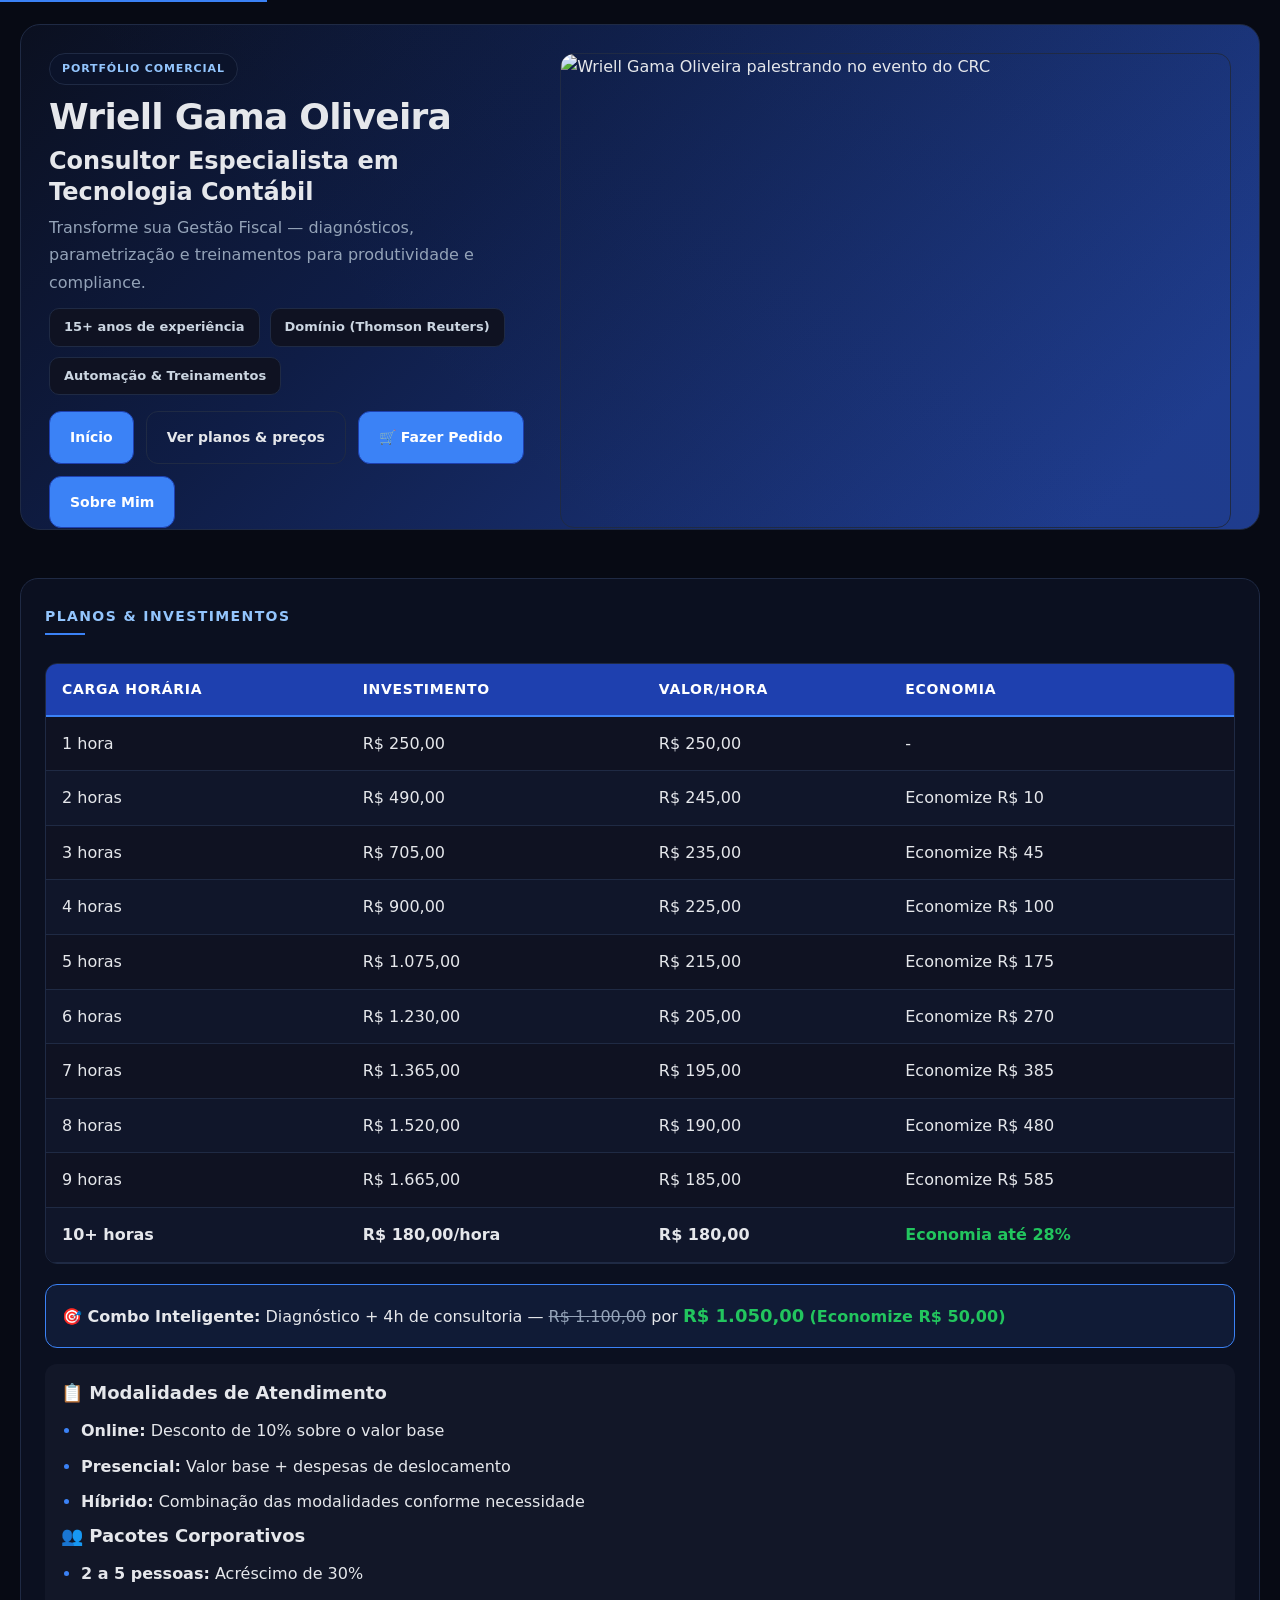
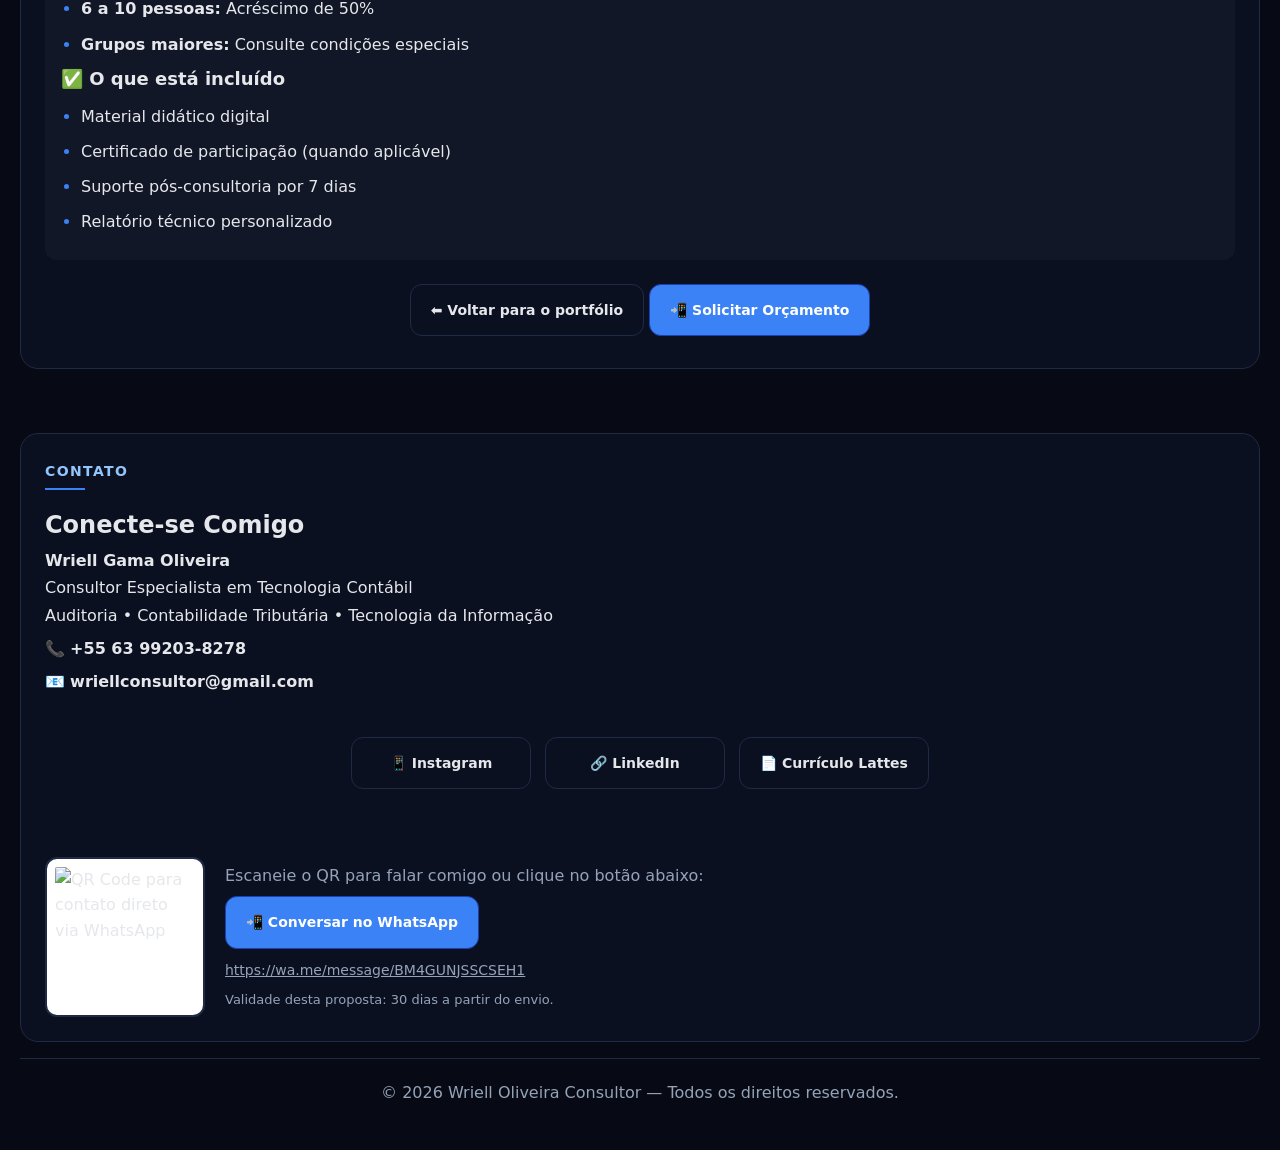
==== commit d6fef266: "Add files via upload" ====
--- a/planos.html
+++ b/planos.html
@@ -1,50 +1,331 @@
 <!DOCTYPE html>
 <html lang="pt-BR">
 <head>
-<meta charset="UTF-8">
-<meta name="viewport" content="width=device-width, initial-scale=1.0">
-<title>Planos e Preços | Wriell Oliveira</title>
-
-<link rel="canonical" href="https://wriellgamaoliveira-pixel.github.io/portfolio/planos.html">
-
-<meta property="og:url" content="https://wriellgamaoliveira-pixel.github.io/portfolio/planos.html">
-
-<link rel="stylesheet" href="css/style.css">
+  <!-- Meta Tags Essenciais -->
+  <meta charset="UTF-8">
+  <meta name="viewport" content="width=device-width, initial-scale=1.0">
+  <meta http-equiv="X-UA-Compatible" content="IE=edge">
+  
+  <!-- SEO Meta Tags -->
+  <title>Planos e Preços | Consultoria Contábil Wriell Oliveira</title>
+  <meta name="description" content="Confira os planos de consultoria e treinamento em Domínio Sistemas. Valores de R$ 180 a R$ 250 por hora com economia em pacotes. Diagnóstico + 4h por R$ 1.050. Modalidades online, presencial e híbrida.">
+  <meta name="keywords" content="preços consultoria contábil, planos domínio sistemas, valor treinamento contábil, investimento consultoria fiscal, orçamento parametrização">
+  <meta name="author" content="Wriell Gama Oliveira">
+  <meta name="robots" content="index, follow">
+  <link rel="canonical" href="https://wrielloliveira.github.io/planos.html">
+  
+  <!-- Open Graph / Facebook -->
+  <meta property="og:type" content="website">
+  <meta property="og:url" content="https://wrielloliveira.github.io/planos.html">
+  <meta property="og:title" content="Planos e Preços | Consultoria Domínio Sistemas">
+  <meta property="og:description" content="Planos de consultoria a partir de R$ 180/hora. Pacotes com economia de até 28%. Diagnóstico + treinamento com desconto especial.">
+  <meta property="og:image" content="imagens/FOTO-CRC.jpg">
+  
+  <!-- Twitter Card -->
+  <meta name="twitter:card" content="summary_large_image">
+  <meta name="twitter:title" content="Planos e Preços - Consultoria Contábil">
+  <meta name="twitter:description" content="Planos flexíveis de consultoria em Domínio Sistemas">
+  
+  <!-- Preconnect -->
+  <link rel="preconnect" href="https://fonts.googleapis.com">
+  <link rel="preconnect" href="https://fonts.gstatic.com" crossorigin>
+  
+  <!-- Stylesheet -->
+  <link rel="stylesheet" href="css/style.css">
+  
+  <!-- JSON-LD Structured Data -->
+  <script type="application/ld+json">
+  {
+    "@context": "https://schema.org",
+    "@type": "Service",
+    "serviceType": "Consultoria em Tecnologia Contábil",
+    "provider": {
+      "@type": "Person",
+      "name": "Wriell Gama Oliveira"
+    },
+    "offers": [
+      {
+        "@type": "Offer",
+        "name": "Consultoria por Hora",
+        "price": "250.00",
+        "priceCurrency": "BRL",
+        "availability": "https://schema.org/InStock"
+      },
+      {
+        "@type": "Offer",
+        "name": "Pacote 10+ horas",
+        "price": "180.00",
+        "priceCurrency": "BRL",
+        "priceSpecification": {
+          "@type": "UnitPriceSpecification",
+          "price": "180.00",
+          "priceCurrency": "BRL",
+          "unitText": "hora"
+        }
+      },
+      {
+        "@type": "Offer",
+        "name": "Combo Inteligente - Diagnóstico + 4h",
+        "price": "1050.00",
+        "priceCurrency": "BRL"
+      }
+    ]
+  }
+  </script>
 </head>
-
 <body>
-
-<section class="canvas">
-<div class="hero">
-<div>
-<h1>Planos & Investimentos</h1>
-<div class="cta-row">
-<a class="btn btn-primary" href="index.html">Início</a>
-<a class="btn btn-outline" href="planos.html">Planos</a>
-<a class="btn btn-primary" href="SOBRE.html">Sobre Mim</a>
-</div>
-</div>
-
-<div>
-<img class="photo" src="imagens/FOTO-CRC.jpg" alt="Evento CRC">
-</div>
-</div>
-</section>
-
-<section class="canvas">
-<div class="card">
-<h2>Tabela de Preços</h2>
-
-<table>
-<tr><th>Horas</th><th>Valor</th></tr>
-<tr><td>1h</td><td>R$ 250</td></tr>
-<tr><td>5h</td><td>R$ 1.075</td></tr>
-<tr><td>10h+</td><td>R$ 180/h</td></tr>
-</table>
-
-</div>
-</section>
-
-<script src="js/main.js"></script>
+  <!-- Skip to main content -->
+  <a href="#main-content" class="skip-to-content">Pular para o conteúdo principal</a>
+  
+  <!-- ==== SEÇÃO HERO ==== -->
+  <header class="canvas">
+    <div class="hero">
+      <div>
+        <span class="tag" role="text">Portfólio Comercial</span>
+        <h1>Wriell Gama Oliveira</h1>
+        <h2>Consultor Especialista em Tecnologia Contábil</h2>
+        <p class="muted">Transforme sua Gestão Fiscal — diagnósticos, parametrização e treinamentos para produtividade e compliance.</p>
+        
+        <div class="kpi" role="list" aria-label="Destaques profissionais">
+          <span class="chip" role="listitem">15+ anos de experiência</span>
+          <span class="chip" role="listitem">Domínio (Thomson Reuters)</span>
+          <span class="chip" role="listitem">Automação & Treinamentos</span>
+        </div>
+        
+        <nav class="cta-row" aria-label="Navegação principal">
+          <a class="btn btn-primary" href="index.html">Início</a>
+          <a class="btn btn-outline" href="planos.html" aria-current="page">Ver planos & preços</a>
+          <a class="btn btn-primary" href="https://wa.me/p/4003975136338132/556392038278" 
+             target="_blank" rel="noopener noreferrer" aria-label="Fazer pedido pelo WhatsApp">
+            🛒 Fazer Pedido
+          </a>
+          <a class="btn btn-primary" href="SOBRE.html">Sobre Mim</a>
+        </nav>
+      </div>
+      
+      <div>
+        <img class="photo" src="imagens/FOTO-CRC.jpg" 
+             alt="Wriell Gama Oliveira palestrando no evento do CRC" 
+             loading="eager" width="600" height="400">
+      </div>
+    </div>
+  </header>
+  
+  <!-- ==== SEÇÃO PLANOS & PREÇOS ==== -->
+  <main id="main-content" class="canvas" role="main">
+    <article class="card" aria-labelledby="planos-title">
+      <span class="page-title" id="planos-title">Planos & Investimentos</span>
+      
+      <div class="table-wrap">
+        <table aria-label="Tabela de preços e planos de consultoria">
+          <thead>
+            <tr>
+              <th scope="col">Carga horária</th>
+              <th scope="col">Investimento</th>
+              <th scope="col">Valor/hora</th>
+              <th scope="col">Economia</th>
+            </tr>
+          </thead>
+          <tbody>
+            <tr>
+              <td>1 hora</td>
+              <td>R$ 250,00</td>
+              <td>R$ 250,00</td>
+              <td>-</td>
+            </tr>
+            <tr>
+              <td>2 horas</td>
+              <td>R$ 490,00</td>
+              <td>R$ 245,00</td>
+              <td>Economize R$ 10</td>
+            </tr>
+            <tr>
+              <td>3 horas</td>
+              <td>R$ 705,00</td>
+              <td>R$ 235,00</td>
+              <td>Economize R$ 45</td>
+            </tr>
+            <tr>
+              <td>4 horas</td>
+              <td>R$ 900,00</td>
+              <td>R$ 225,00</td>
+              <td>Economize R$ 100</td>
+            </tr>
+            <tr>
+              <td>5 horas</td>
+              <td>R$ 1.075,00</td>
+              <td>R$ 215,00</td>
+              <td>Economize R$ 175</td>
+            </tr>
+            <tr>
+              <td>6 horas</td>
+              <td>R$ 1.230,00</td>
+              <td>R$ 205,00</td>
+              <td>Economize R$ 270</td>
+            </tr>
+            <tr>
+              <td>7 horas</td>
+              <td>R$ 1.365,00</td>
+              <td>R$ 195,00</td>
+              <td>Economize R$ 385</td>
+            </tr>
+            <tr>
+              <td>8 horas</td>
+              <td>R$ 1.520,00</td>
+              <td>R$ 190,00</td>
+              <td>Economize R$ 480</td>
+            </tr>
+            <tr>
+              <td>9 horas</td>
+              <td>R$ 1.665,00</td>
+              <td>R$ 185,00</td>
+              <td>Economize R$ 585</td>
+            </tr>
+            <tr>
+              <td><strong>10+ horas</strong></td>
+              <td><strong>R$ 180,00/hora</strong></td>
+              <td><strong>R$ 180,00</strong></td>
+              <td class="ok"><strong>Economia até 28%</strong></td>
+            </tr>
+          </tbody>
+        </table>
+      </div>
+      
+      <!-- OFERTA ESPECIAL -->
+      <div style="background: rgba(59, 130, 246, 0.1); border: 1px solid var(--brand); border-radius: 12px; padding: 16px; margin-top: 20px;">
+        <p style="margin: 0;">
+          <strong>🎯 Combo Inteligente:</strong> Diagnóstico + 4h de consultoria — 
+          <s style="color: var(--muted);">R$ 1.100,00</s> por 
+          <strong style="color: var(--accent); font-size: 18px;">R$ 1.050,00</strong> 
+          <span class="ok">(Economize R$ 50,00)</span>
+        </p>
+      </div>
+      
+      <!-- INFORMAÇÕES ADICIONAIS -->
+      <div style="margin-top: 16px; padding: 16px; background: rgba(148, 163, 184, 0.05); border-radius: 12px;">
+        <h3 style="margin-top: 0;">📋 Modalidades de Atendimento</h3>
+        <ul class="list">
+          <li><strong>Online:</strong> Desconto de 10% sobre o valor base</li>
+          <li><strong>Presencial:</strong> Valor base + despesas de deslocamento</li>
+          <li><strong>Híbrido:</strong> Combinação das modalidades conforme necessidade</li>
+        </ul>
+        
+        <h3>👥 Pacotes Corporativos</h3>
+        <ul class="list">
+          <li><strong>2 a 5 pessoas:</strong> Acréscimo de 30%</li>
+          <li><strong>6 a 10 pessoas:</strong> Acréscimo de 50%</li>
+          <li><strong>Grupos maiores:</strong> Consulte condições especiais</li>
+        </ul>
+        
+        <h3>✅ O que está incluído</h3>
+        <ul class="list">
+          <li>Material didático digital</li>
+          <li>Certificado de participação (quando aplicável)</li>
+          <li>Suporte pós-consultoria por 7 dias</li>
+          <li>Relatório técnico personalizado</li>
+        </ul>
+      </div>
+      
+      <!-- BOTÃO DE RETORNO -->
+      <div style="margin-top: 24px; text-align: center;">
+        <a class="btn btn-outline" href="index.html" style="min-width: 200px;">
+          ⬅ Voltar para o portfólio
+        </a>
+        <a class="btn btn-primary" href="https://wa.me/message/BM4GUNJSSCSEH1" 
+           target="_blank" rel="noopener noreferrer" style="min-width: 200px;">
+          📲 Solicitar Orçamento
+        </a>
+      </div>
+    </article>
+  </main>
+  
+  <!-- ==== SEÇÃO CONTATO ==== -->
+  <section class="canvas" aria-labelledby="contato-title">
+    <article class="card">
+      <span class="page-title" id="contato-title">Contato</span>
+      <h2>Conecte-se Comigo</h2>
+      
+      <address style="font-style: normal;">
+        <p><strong>Wriell Gama Oliveira</strong><br>
+        Consultor Especialista em Tecnologia Contábil<br>
+        Auditoria • Contabilidade Tributária • Tecnologia da Informação</p>
+        
+        <p>📞 <strong><a href="tel:+556392038278" style="color: var(--ink); text-decoration: none;">+55 63 99203-8278</a></strong></p>
+        <p>📧 <strong><a href="mailto:wriellconsultor@gmail.com" style="color: var(--ink); text-decoration: none;">wriellconsultor@gmail.com</a></strong></p>
+      </address>
+      
+      <br>
+      
+      <!-- REDES SOCIAIS -->
+      <nav aria-label="Redes sociais" style="display: flex; gap: 14px; flex-wrap: wrap; justify-content: center; margin-top: 10px;">
+        <a href="https://www.instagram.com/wrielloliveira/" 
+           target="_blank" rel="noopener noreferrer" 
+           class="btn btn-outline"
+           style="min-width: 180px; text-align:center;"
+           aria-label="Visite meu perfil no Instagram">
+          📱 Instagram
+        </a>
+        
+        <a href="https://linkedin.com/in/wriell-oliveira" 
+           target="_blank" rel="noopener noreferrer" 
+           class="btn btn-outline"
+           style="min-width: 180px; text-align:center;"
+           aria-label="Visite meu perfil no LinkedIn">
+          🔗 LinkedIn
+        </a>
+        
+        <a href="http://lattes.cnpq.br/" 
+           target="_blank" rel="noopener noreferrer" 
+           class="btn btn-outline"
+           style="min-width: 180px; text-align:center;"
+           aria-label="Acesse meu Currículo Lattes">
+          📄 Currículo Lattes
+        </a>
+      </nav>
+      
+      <br><br>
+      
+      <!-- QR CODE WHATSAPP -->
+      <div class="qr">
+        <img src="imagens/QR-WHATSAPP.jpg" alt="QR Code para contato direto via WhatsApp" 
+             loading="lazy" width="160" height="160">
+        
+        <div>
+          <p class="muted">Escaneie o QR para falar comigo ou clique no botão abaixo:</p>
+          
+          <p>
+            <a class="btn btn-primary" 
+               href="https://wa.me/message/BM4GUNJSSCSEH1"
+               target="_blank" rel="noopener noreferrer"
+               aria-label="Iniciar conversa no WhatsApp">
+              📲 Conversar no WhatsApp
+            </a>
+          </p>
+          
+          <p style="margin-top:-8px;">
+            <a href="https://wa.me/message/BM4GUNJSSCSEH1" 
+               target="_blank" rel="noopener noreferrer"
+               style="color: var(--muted); font-size: 14px;">
+              https://wa.me/message/BM4GUNJSSCSEH1
+            </a>
+          </p>
+          
+          <p class="muted" style="margin-top:6px; font-size: 13px;">
+            Validade desta proposta: 30 dias a partir do envio.
+          </p>
+        </div>
+      </div>
+    </article>
+    
+    <!-- FOOTER -->
+    <footer class="center muted" style="margin-top:16px; padding: 20px 0; border-top: 1px solid var(--line);" role="contentinfo">
+      <p style="margin: 0;">
+        © <span class="current-year">2026</span> Wriell Oliveira Consultor — Todos os direitos reservados.
+      </p>
+    </footer>
+  </section>
+  
+  <!-- JavaScript -->
+  <script src="js/main.js" defer></script>
 </body>
 </html>
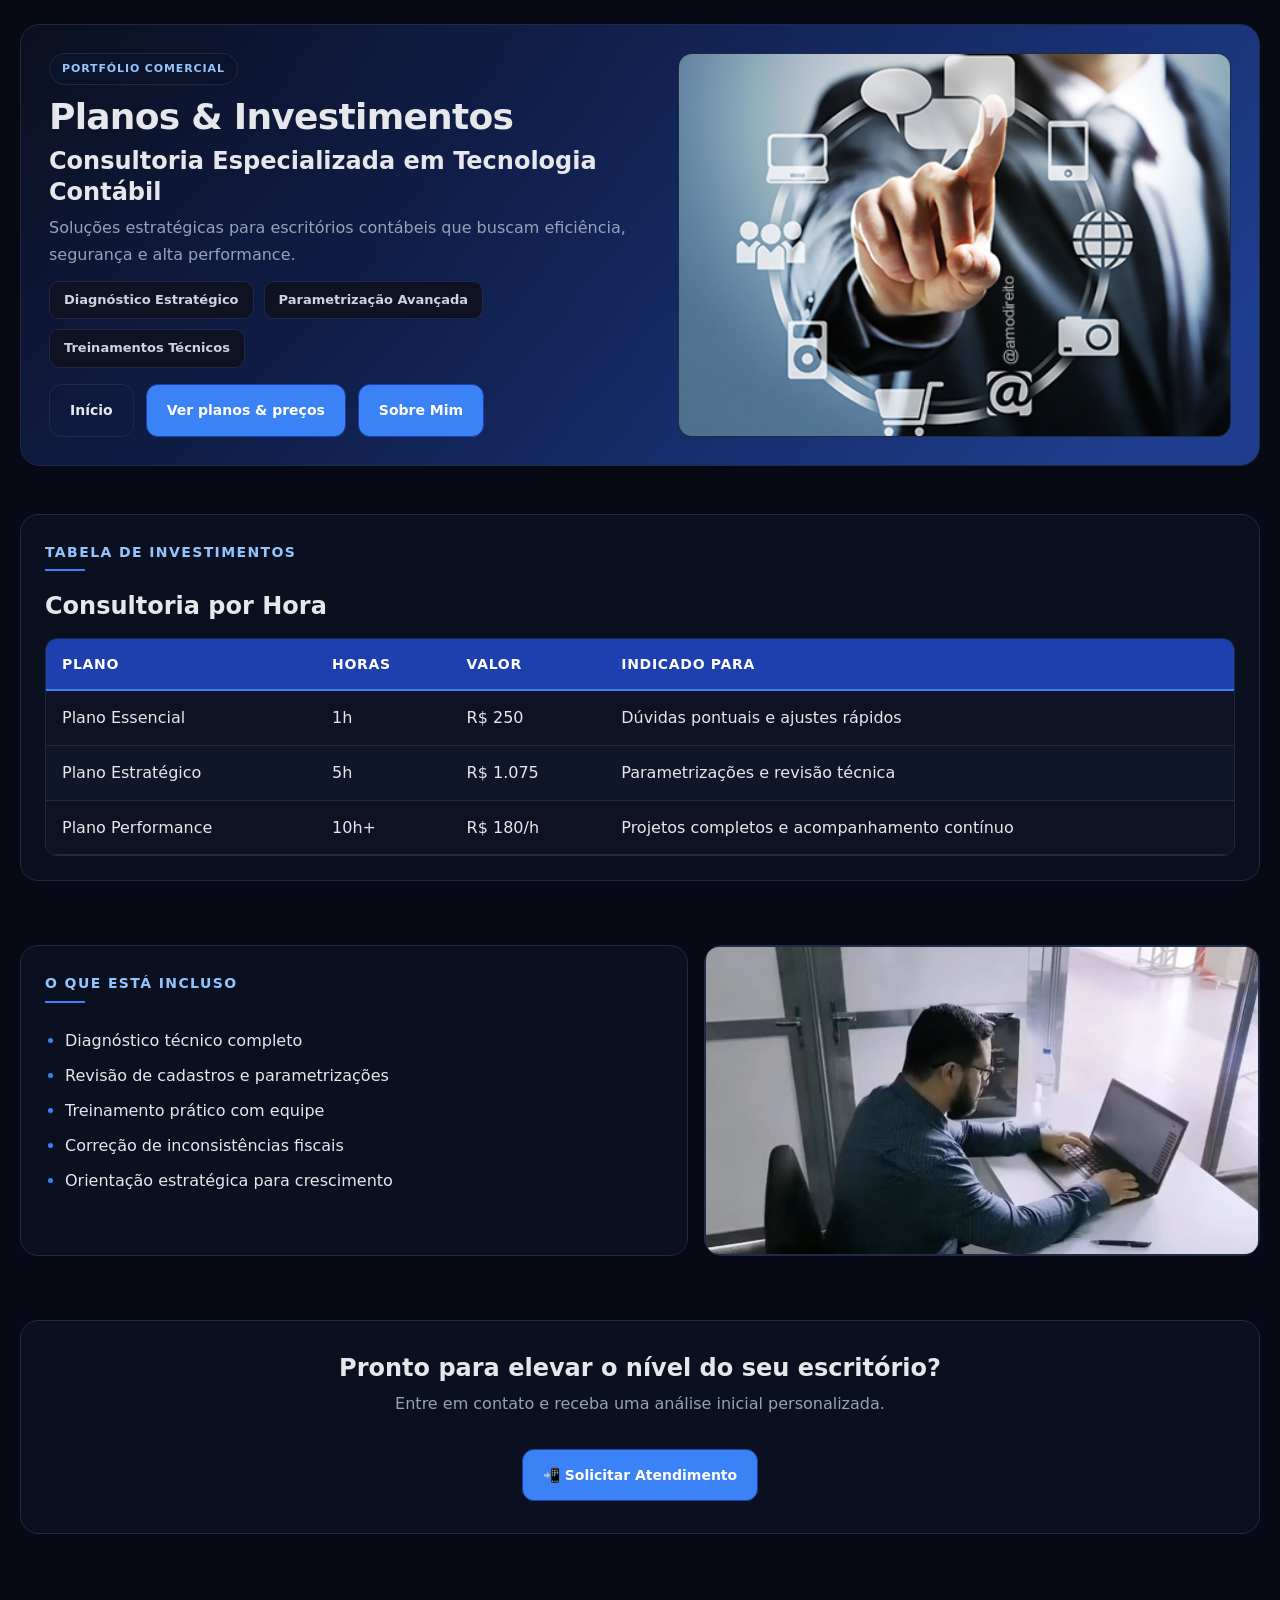
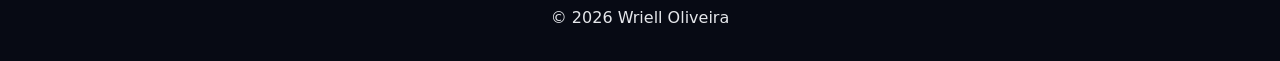
==== commit 0379eb6c: "Update planos.html" ====
--- a/planos.html
+++ b/planos.html
@@ -1,331 +1,164 @@
 <!DOCTYPE html>
 <html lang="pt-BR">
 <head>
-  <!-- Meta Tags Essenciais -->
-  <meta charset="UTF-8">
-  <meta name="viewport" content="width=device-width, initial-scale=1.0">
-  <meta http-equiv="X-UA-Compatible" content="IE=edge">
-  
-  <!-- SEO Meta Tags -->
-  <title>Planos e Preços | Consultoria Contábil Wriell Oliveira</title>
-  <meta name="description" content="Confira os planos de consultoria e treinamento em Domínio Sistemas. Valores de R$ 180 a R$ 250 por hora com economia em pacotes. Diagnóstico + 4h por R$ 1.050. Modalidades online, presencial e híbrida.">
-  <meta name="keywords" content="preços consultoria contábil, planos domínio sistemas, valor treinamento contábil, investimento consultoria fiscal, orçamento parametrização">
-  <meta name="author" content="Wriell Gama Oliveira">
-  <meta name="robots" content="index, follow">
-  <link rel="canonical" href="https://wrielloliveira.github.io/planos.html">
-  
-  <!-- Open Graph / Facebook -->
-  <meta property="og:type" content="website">
-  <meta property="og:url" content="https://wrielloliveira.github.io/planos.html">
-  <meta property="og:title" content="Planos e Preços | Consultoria Domínio Sistemas">
-  <meta property="og:description" content="Planos de consultoria a partir de R$ 180/hora. Pacotes com economia de até 28%. Diagnóstico + treinamento com desconto especial.">
-  <meta property="og:image" content="imagens/FOTO-CRC.jpg">
-  
-  <!-- Twitter Card -->
-  <meta name="twitter:card" content="summary_large_image">
-  <meta name="twitter:title" content="Planos e Preços - Consultoria Contábil">
-  <meta name="twitter:description" content="Planos flexíveis de consultoria em Domínio Sistemas">
-  
-  <!-- Preconnect -->
-  <link rel="preconnect" href="https://fonts.googleapis.com">
-  <link rel="preconnect" href="https://fonts.gstatic.com" crossorigin>
-  
-  <!-- Stylesheet -->
-  <link rel="stylesheet" href="css/style.css">
-  
-  <!-- JSON-LD Structured Data -->
-  <script type="application/ld+json">
-  {
-    "@context": "https://schema.org",
-    "@type": "Service",
-    "serviceType": "Consultoria em Tecnologia Contábil",
-    "provider": {
-      "@type": "Person",
-      "name": "Wriell Gama Oliveira"
-    },
-    "offers": [
-      {
-        "@type": "Offer",
-        "name": "Consultoria por Hora",
-        "price": "250.00",
-        "priceCurrency": "BRL",
-        "availability": "https://schema.org/InStock"
-      },
-      {
-        "@type": "Offer",
-        "name": "Pacote 10+ horas",
-        "price": "180.00",
-        "priceCurrency": "BRL",
-        "priceSpecification": {
-          "@type": "UnitPriceSpecification",
-          "price": "180.00",
-          "priceCurrency": "BRL",
-          "unitText": "hora"
-        }
-      },
-      {
-        "@type": "Offer",
-        "name": "Combo Inteligente - Diagnóstico + 4h",
-        "price": "1050.00",
-        "priceCurrency": "BRL"
-      }
-    ]
-  }
-  </script>
+
+<meta charset="UTF-8">
+<meta name="viewport" content="width=device-width, initial-scale=1.0">
+
+<title>Planos & Investimentos | Wriell Gama Oliveira</title>
+
+<meta name="description" content="Conheça os planos de consultoria, parametrização e treinamentos em Domínio Sistemas. Atendimento personalizado e soluções em tecnologia contábil.">
+
+<link rel="canonical" href="https://wriellgamaoliveira-pixel.github.io/portfolio/planos.html">
+
+<link rel="stylesheet" href="css/style.css">
+
 </head>
+
 <body>
-  <!-- Skip to main content -->
-  <a href="#main-content" class="skip-to-content">Pular para o conteúdo principal</a>
-  
-  <!-- ==== SEÇÃO HERO ==== -->
-  <header class="canvas">
-    <div class="hero">
-      <div>
-        <span class="tag" role="text">Portfólio Comercial</span>
-        <h1>Wriell Gama Oliveira</h1>
-        <h2>Consultor Especialista em Tecnologia Contábil</h2>
-        <p class="muted">Transforme sua Gestão Fiscal — diagnósticos, parametrização e treinamentos para produtividade e compliance.</p>
-        
-        <div class="kpi" role="list" aria-label="Destaques profissionais">
-          <span class="chip" role="listitem">15+ anos de experiência</span>
-          <span class="chip" role="listitem">Domínio (Thomson Reuters)</span>
-          <span class="chip" role="listitem">Automação & Treinamentos</span>
-        </div>
-        
-        <nav class="cta-row" aria-label="Navegação principal">
-          <a class="btn btn-primary" href="index.html">Início</a>
-          <a class="btn btn-outline" href="planos.html" aria-current="page">Ver planos & preços</a>
-          <a class="btn btn-primary" href="https://wa.me/p/4003975136338132/556392038278" 
-             target="_blank" rel="noopener noreferrer" aria-label="Fazer pedido pelo WhatsApp">
-            🛒 Fazer Pedido
-          </a>
-          <a class="btn btn-primary" href="SOBRE.html">Sobre Mim</a>
-        </nav>
-      </div>
-      
-      <div>
-        <img class="photo" src="imagens/FOTO-CRC.jpg" 
-             alt="Wriell Gama Oliveira palestrando no evento do CRC" 
-             loading="eager" width="600" height="400">
-      </div>
-    </div>
-  </header>
-  
-  <!-- ==== SEÇÃO PLANOS & PREÇOS ==== -->
-  <main id="main-content" class="canvas" role="main">
-    <article class="card" aria-labelledby="planos-title">
-      <span class="page-title" id="planos-title">Planos & Investimentos</span>
-      
-      <div class="table-wrap">
-        <table aria-label="Tabela de preços e planos de consultoria">
-          <thead>
-            <tr>
-              <th scope="col">Carga horária</th>
-              <th scope="col">Investimento</th>
-              <th scope="col">Valor/hora</th>
-              <th scope="col">Economia</th>
-            </tr>
-          </thead>
-          <tbody>
-            <tr>
-              <td>1 hora</td>
-              <td>R$ 250,00</td>
-              <td>R$ 250,00</td>
-              <td>-</td>
-            </tr>
-            <tr>
-              <td>2 horas</td>
-              <td>R$ 490,00</td>
-              <td>R$ 245,00</td>
-              <td>Economize R$ 10</td>
-            </tr>
-            <tr>
-              <td>3 horas</td>
-              <td>R$ 705,00</td>
-              <td>R$ 235,00</td>
-              <td>Economize R$ 45</td>
-            </tr>
-            <tr>
-              <td>4 horas</td>
-              <td>R$ 900,00</td>
-              <td>R$ 225,00</td>
-              <td>Economize R$ 100</td>
-            </tr>
-            <tr>
-              <td>5 horas</td>
-              <td>R$ 1.075,00</td>
-              <td>R$ 215,00</td>
-              <td>Economize R$ 175</td>
-            </tr>
-            <tr>
-              <td>6 horas</td>
-              <td>R$ 1.230,00</td>
-              <td>R$ 205,00</td>
-              <td>Economize R$ 270</td>
-            </tr>
-            <tr>
-              <td>7 horas</td>
-              <td>R$ 1.365,00</td>
-              <td>R$ 195,00</td>
-              <td>Economize R$ 385</td>
-            </tr>
-            <tr>
-              <td>8 horas</td>
-              <td>R$ 1.520,00</td>
-              <td>R$ 190,00</td>
-              <td>Economize R$ 480</td>
-            </tr>
-            <tr>
-              <td>9 horas</td>
-              <td>R$ 1.665,00</td>
-              <td>R$ 185,00</td>
-              <td>Economize R$ 585</td>
-            </tr>
-            <tr>
-              <td><strong>10+ horas</strong></td>
-              <td><strong>R$ 180,00/hora</strong></td>
-              <td><strong>R$ 180,00</strong></td>
-              <td class="ok"><strong>Economia até 28%</strong></td>
-            </tr>
-          </tbody>
-        </table>
-      </div>
-      
-      <!-- OFERTA ESPECIAL -->
-      <div style="background: rgba(59, 130, 246, 0.1); border: 1px solid var(--brand); border-radius: 12px; padding: 16px; margin-top: 20px;">
-        <p style="margin: 0;">
-          <strong>🎯 Combo Inteligente:</strong> Diagnóstico + 4h de consultoria — 
-          <s style="color: var(--muted);">R$ 1.100,00</s> por 
-          <strong style="color: var(--accent); font-size: 18px;">R$ 1.050,00</strong> 
-          <span class="ok">(Economize R$ 50,00)</span>
-        </p>
-      </div>
-      
-      <!-- INFORMAÇÕES ADICIONAIS -->
-      <div style="margin-top: 16px; padding: 16px; background: rgba(148, 163, 184, 0.05); border-radius: 12px;">
-        <h3 style="margin-top: 0;">📋 Modalidades de Atendimento</h3>
-        <ul class="list">
-          <li><strong>Online:</strong> Desconto de 10% sobre o valor base</li>
-          <li><strong>Presencial:</strong> Valor base + despesas de deslocamento</li>
-          <li><strong>Híbrido:</strong> Combinação das modalidades conforme necessidade</li>
-        </ul>
-        
-        <h3>👥 Pacotes Corporativos</h3>
-        <ul class="list">
-          <li><strong>2 a 5 pessoas:</strong> Acréscimo de 30%</li>
-          <li><strong>6 a 10 pessoas:</strong> Acréscimo de 50%</li>
-          <li><strong>Grupos maiores:</strong> Consulte condições especiais</li>
-        </ul>
-        
-        <h3>✅ O que está incluído</h3>
-        <ul class="list">
-          <li>Material didático digital</li>
-          <li>Certificado de participação (quando aplicável)</li>
-          <li>Suporte pós-consultoria por 7 dias</li>
-          <li>Relatório técnico personalizado</li>
-        </ul>
-      </div>
-      
-      <!-- BOTÃO DE RETORNO -->
-      <div style="margin-top: 24px; text-align: center;">
-        <a class="btn btn-outline" href="index.html" style="min-width: 200px;">
-          ⬅ Voltar para o portfólio
-        </a>
-        <a class="btn btn-primary" href="https://wa.me/message/BM4GUNJSSCSEH1" 
-           target="_blank" rel="noopener noreferrer" style="min-width: 200px;">
-          📲 Solicitar Orçamento
-        </a>
-      </div>
-    </article>
-  </main>
-  
-  <!-- ==== SEÇÃO CONTATO ==== -->
-  <section class="canvas" aria-labelledby="contato-title">
-    <article class="card">
-      <span class="page-title" id="contato-title">Contato</span>
-      <h2>Conecte-se Comigo</h2>
-      
-      <address style="font-style: normal;">
-        <p><strong>Wriell Gama Oliveira</strong><br>
-        Consultor Especialista em Tecnologia Contábil<br>
-        Auditoria • Contabilidade Tributária • Tecnologia da Informação</p>
-        
-        <p>📞 <strong><a href="tel:+556392038278" style="color: var(--ink); text-decoration: none;">+55 63 99203-8278</a></strong></p>
-        <p>📧 <strong><a href="mailto:wriellconsultor@gmail.com" style="color: var(--ink); text-decoration: none;">wriellconsultor@gmail.com</a></strong></p>
-      </address>
-      
-      <br>
-      
-      <!-- REDES SOCIAIS -->
-      <nav aria-label="Redes sociais" style="display: flex; gap: 14px; flex-wrap: wrap; justify-content: center; margin-top: 10px;">
-        <a href="https://www.instagram.com/wrielloliveira/" 
-           target="_blank" rel="noopener noreferrer" 
-           class="btn btn-outline"
-           style="min-width: 180px; text-align:center;"
-           aria-label="Visite meu perfil no Instagram">
-          📱 Instagram
-        </a>
-        
-        <a href="https://linkedin.com/in/wriell-oliveira" 
-           target="_blank" rel="noopener noreferrer" 
-           class="btn btn-outline"
-           style="min-width: 180px; text-align:center;"
-           aria-label="Visite meu perfil no LinkedIn">
-          🔗 LinkedIn
-        </a>
-        
-        <a href="http://lattes.cnpq.br/" 
-           target="_blank" rel="noopener noreferrer" 
-           class="btn btn-outline"
-           style="min-width: 180px; text-align:center;"
-           aria-label="Acesse meu Currículo Lattes">
-          📄 Currículo Lattes
-        </a>
-      </nav>
-      
-      <br><br>
-      
-      <!-- QR CODE WHATSAPP -->
-      <div class="qr">
-        <img src="imagens/QR-WHATSAPP.jpg" alt="QR Code para contato direto via WhatsApp" 
-             loading="lazy" width="160" height="160">
-        
-        <div>
-          <p class="muted">Escaneie o QR para falar comigo ou clique no botão abaixo:</p>
-          
-          <p>
-            <a class="btn btn-primary" 
-               href="https://wa.me/message/BM4GUNJSSCSEH1"
-               target="_blank" rel="noopener noreferrer"
-               aria-label="Iniciar conversa no WhatsApp">
-              📲 Conversar no WhatsApp
-            </a>
-          </p>
-          
-          <p style="margin-top:-8px;">
-            <a href="https://wa.me/message/BM4GUNJSSCSEH1" 
-               target="_blank" rel="noopener noreferrer"
-               style="color: var(--muted); font-size: 14px;">
-              https://wa.me/message/BM4GUNJSSCSEH1
-            </a>
-          </p>
-          
-          <p class="muted" style="margin-top:6px; font-size: 13px;">
-            Validade desta proposta: 30 dias a partir do envio.
-          </p>
-        </div>
-      </div>
-    </article>
-    
-    <!-- FOOTER -->
-    <footer class="center muted" style="margin-top:16px; padding: 20px 0; border-top: 1px solid var(--line);" role="contentinfo">
-      <p style="margin: 0;">
-        © <span class="current-year">2026</span> Wriell Oliveira Consultor — Todos os direitos reservados.
-      </p>
-    </footer>
-  </section>
-  
-  <!-- JavaScript -->
-  <script src="js/main.js" defer></script>
+
+<!-- HERO -->
+<section class="canvas">
+<div class="hero">
+
+<div>
+<span class="tag">PORTFÓLIO COMERCIAL</span>
+
+<h1>Planos & Investimentos</h1>
+
+<h2>Consultoria Especializada em Tecnologia Contábil</h2>
+
+<p class="muted">
+Soluções estratégicas para escritórios contábeis que buscam eficiência, segurança e alta performance.
+</p>
+
+<div class="kpi">
+<span class="chip">Diagnóstico Estratégico</span>
+<span class="chip">Parametrização Avançada</span>
+<span class="chip">Treinamentos Técnicos</span>
+</div>
+
+<div class="cta-row">
+<a class="btn btn-outline" href="index.html">Início</a>
+<a class="btn btn-primary" href="planos.html">Ver planos & preços</a>
+<a class="btn btn-primary" href="SOBRE.html">Sobre Mim</a>
+</div>
+
+</div>
+
+<div>
+<img class="photo" src="Imagens/FOTO-DIGITAL.png" alt="Wriell Gama Oliveira em evento profissional">
+</div>
+
+</div>
+</section>
+
+<!-- TABELA DE PREÇOS -->
+<section class="canvas">
+
+<div class="card">
+
+<span class="page-title">Tabela de Investimentos</span>
+
+<h2>Consultoria por Hora</h2>
+
+<div class="table-wrap">
+<table>
+
+<thead>
+<tr>
+<th>Plano</th>
+<th>Horas</th>
+<th>Valor</th>
+<th>Indicado Para</th>
+</tr>
+</thead>
+
+<tbody>
+
+<tr>
+<td>Plano Essencial</td>
+<td>1h</td>
+<td>R$ 250</td>
+<td>Dúvidas pontuais e ajustes rápidos</td>
+</tr>
+
+<tr>
+<td>Plano Estratégico</td>
+<td>5h</td>
+<td>R$ 1.075</td>
+<td>Parametrizações e revisão técnica</td>
+</tr>
+
+<tr>
+<td>Plano Performance</td>
+<td>10h+</td>
+<td>R$ 180/h</td>
+<td>Projetos completos e acompanhamento contínuo</td>
+</tr>
+
+</tbody>
+
+</table>
+</div>
+
+</div>
+
+</section>
+
+<!-- BENEFÍCIOS -->
+<section class="canvas">
+
+<div class="grid grid-2">
+
+<div class="card">
+<span class="page-title">O que está incluso</span>
+
+<ul class="list">
+<li>Diagnóstico técnico completo</li>
+<li>Revisão de cadastros e parametrizações</li>
+<li>Treinamento prático com equipe</li>
+<li>Correção de inconsistências fiscais</li>
+<li>Orientação estratégica para crescimento</li>
+</ul>
+</div>
+
+<div class="card" style="padding:0;">
+<img class="photo" src="Imagens/FOTO-PONTE.jpg" alt="Consultoria especializada">
+</div>
+
+</div>
+
+</section>
+
+<!-- CTA FINAL -->
+<section class="canvas">
+
+<div class="card center">
+
+<h2>Pronto para elevar o nível do seu escritório?</h2>
+
+<p class="muted">
+Entre em contato e receba uma análise inicial personalizada.
+</p>
+
+<br>
+
+<a class="btn btn-primary" 
+href="https://wa.me/message/BM4GUNJSSCSEH1" 
+target="_blank">
+📲 Solicitar Atendimento
+</a>
+
+</div>
+
+</section>
+
+<footer class="canvas center">
+<p>© 2026 Wriell Oliveira</p>
+</footer>
+
+<script src="js/main.js"></script>
+
 </body>
 </html>
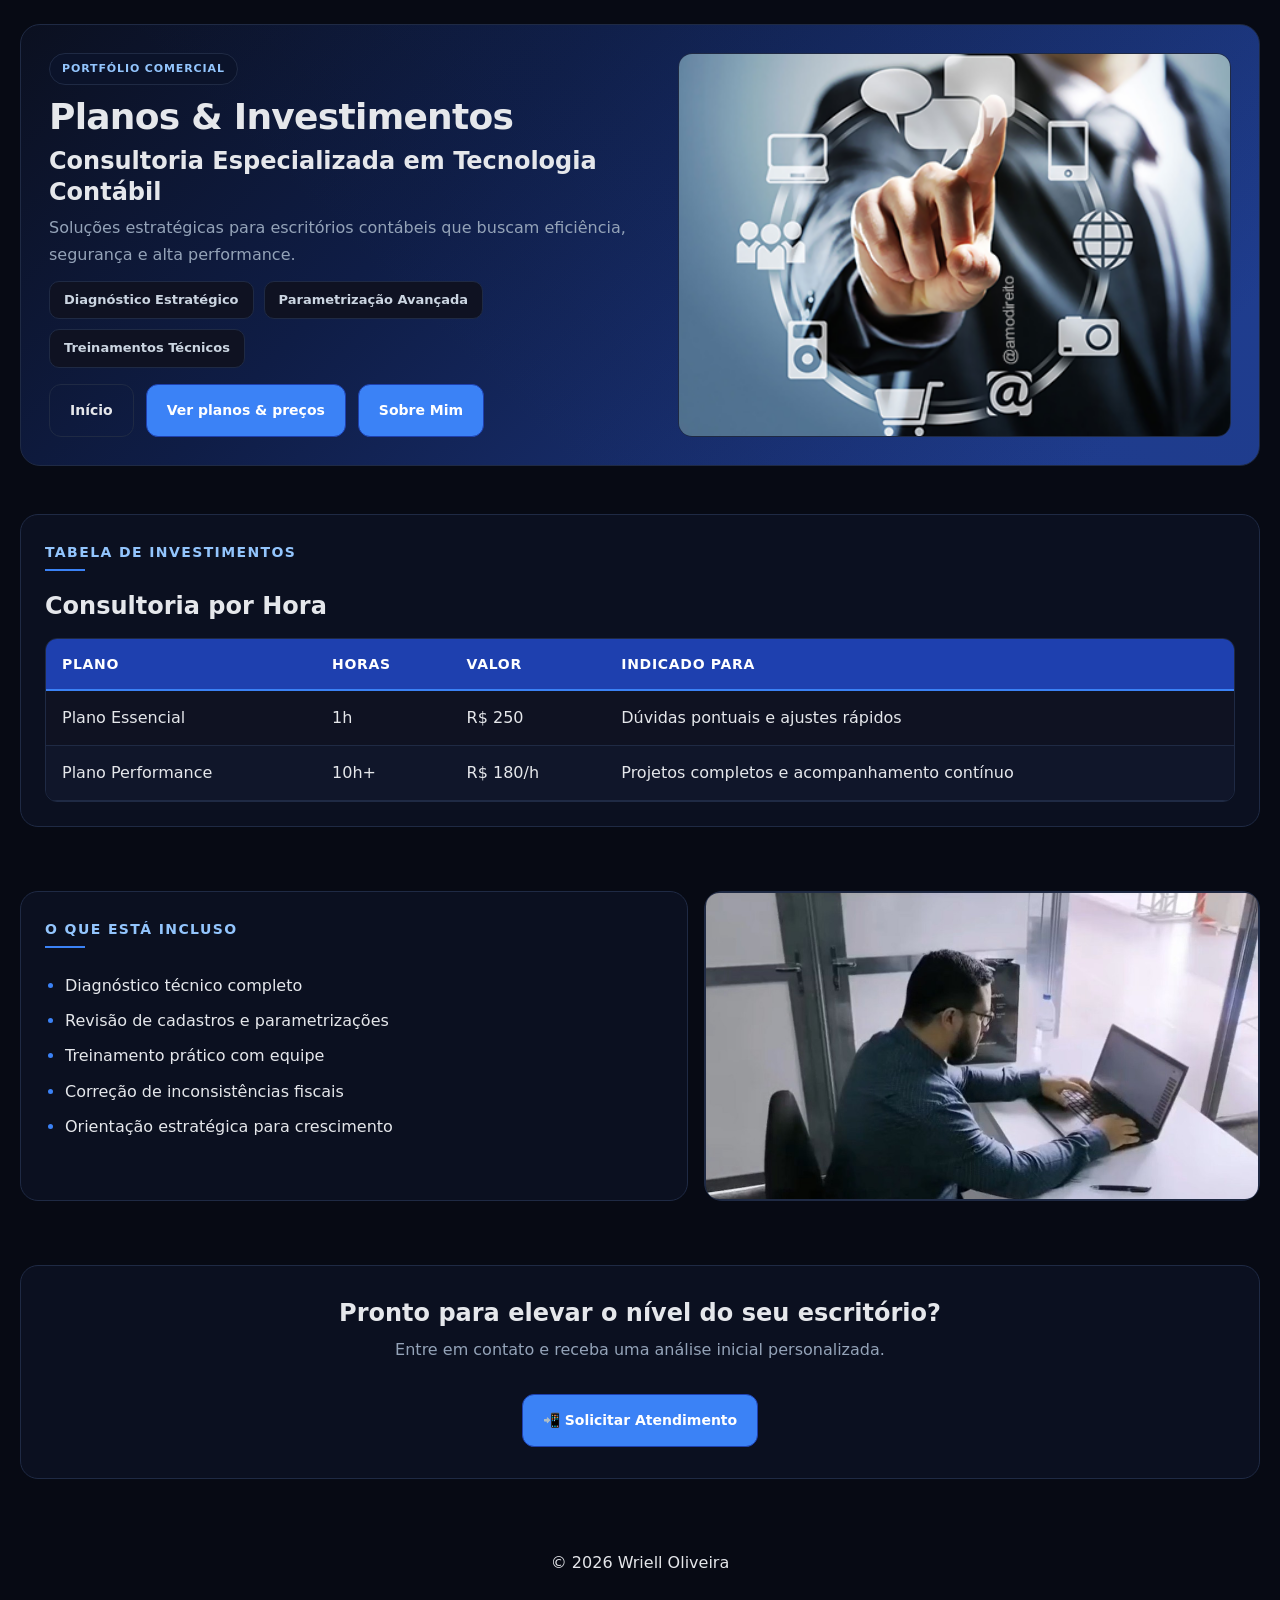
==== commit 618f1e0e: "Remove 'Plano Estratégico' from planos.html Removed 'Plano Estratégico' row from the table." ====
--- a/planos.html
+++ b/planos.html
@@ -84,13 +84,6 @@
 </tr>
 
 <tr>
-<td>Plano Estratégico</td>
-<td>5h</td>
-<td>R$ 1.075</td>
-<td>Parametrizações e revisão técnica</td>
-</tr>
-
-<tr>
 <td>Plano Performance</td>
 <td>10h+</td>
 <td>R$ 180/h</td>
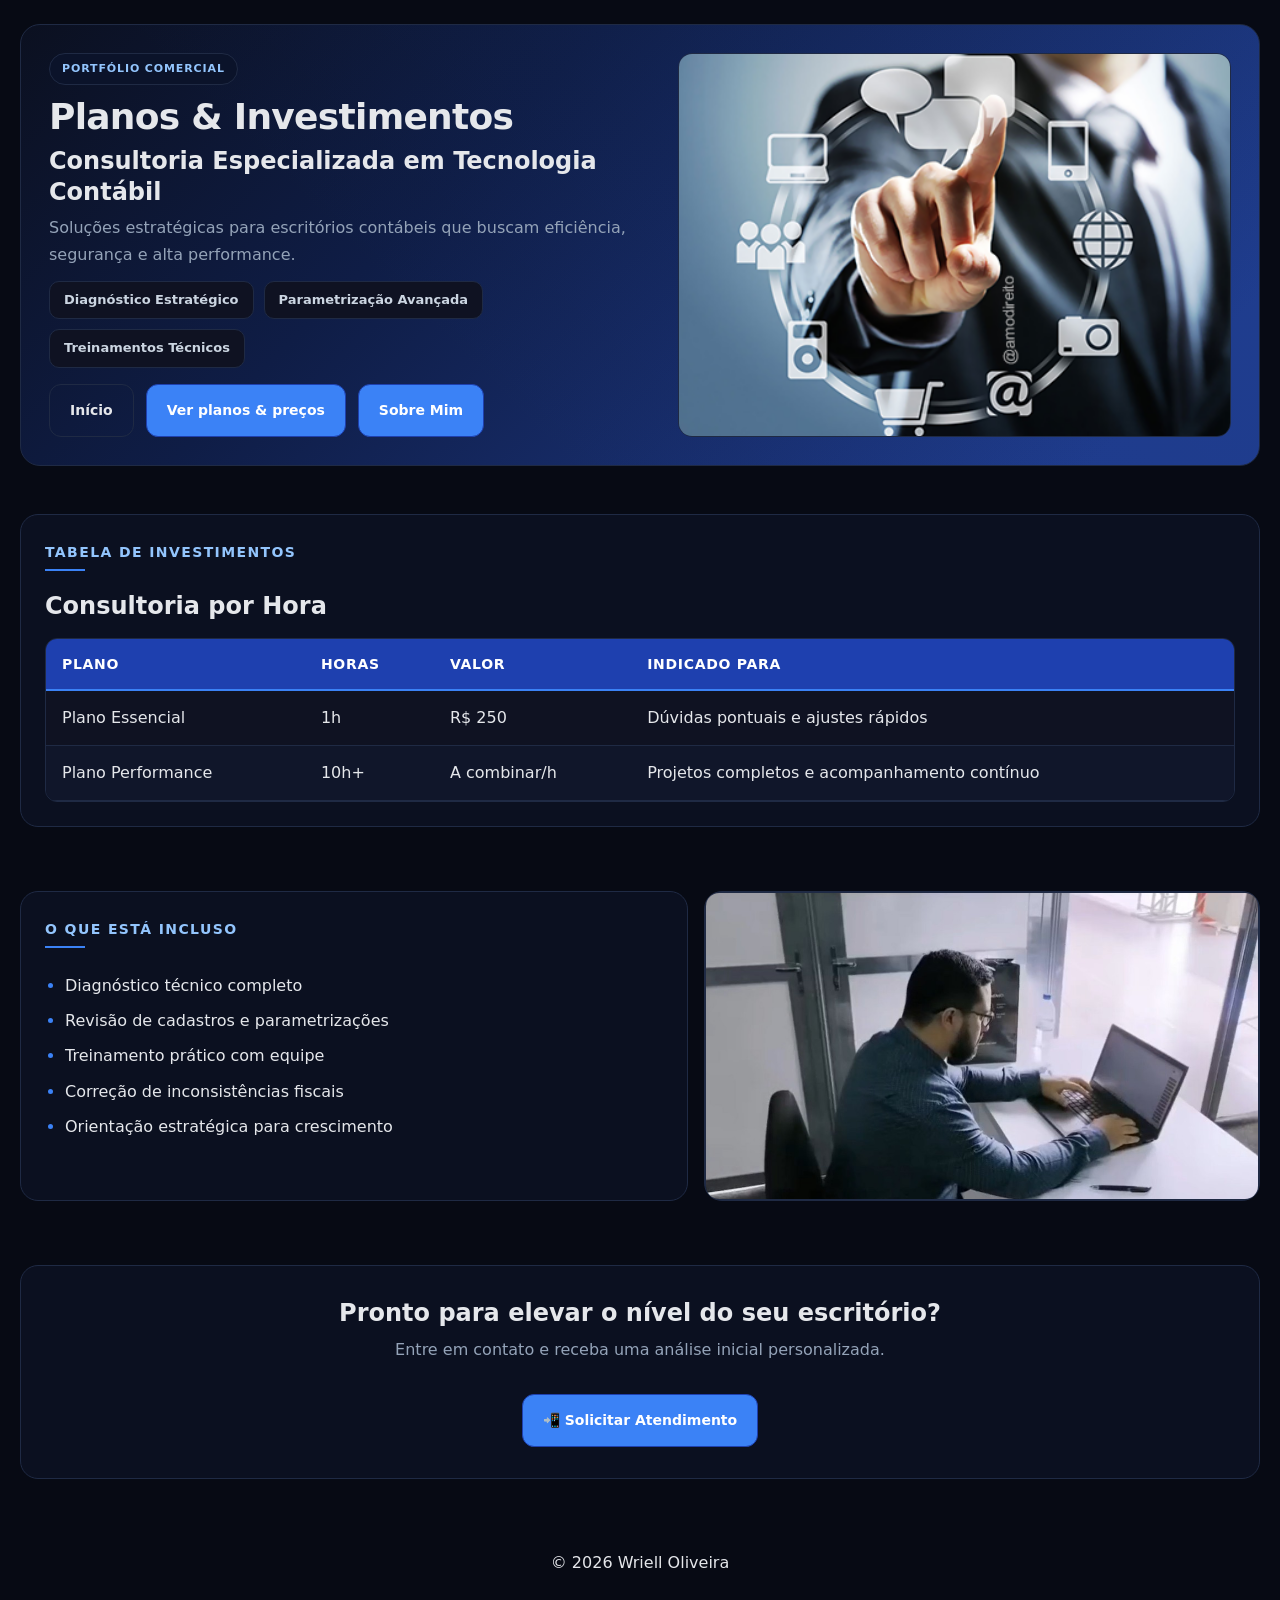
==== commit 20740d39: "Update planos.html" ====
--- a/planos.html
+++ b/planos.html
@@ -86,7 +86,7 @@
 <tr>
 <td>Plano Performance</td>
 <td>10h+</td>
-<td>R$ 180/h</td>
+<td>A combinar/h</td>
 <td>Projetos completos e acompanhamento contínuo</td>
 </tr>
 
